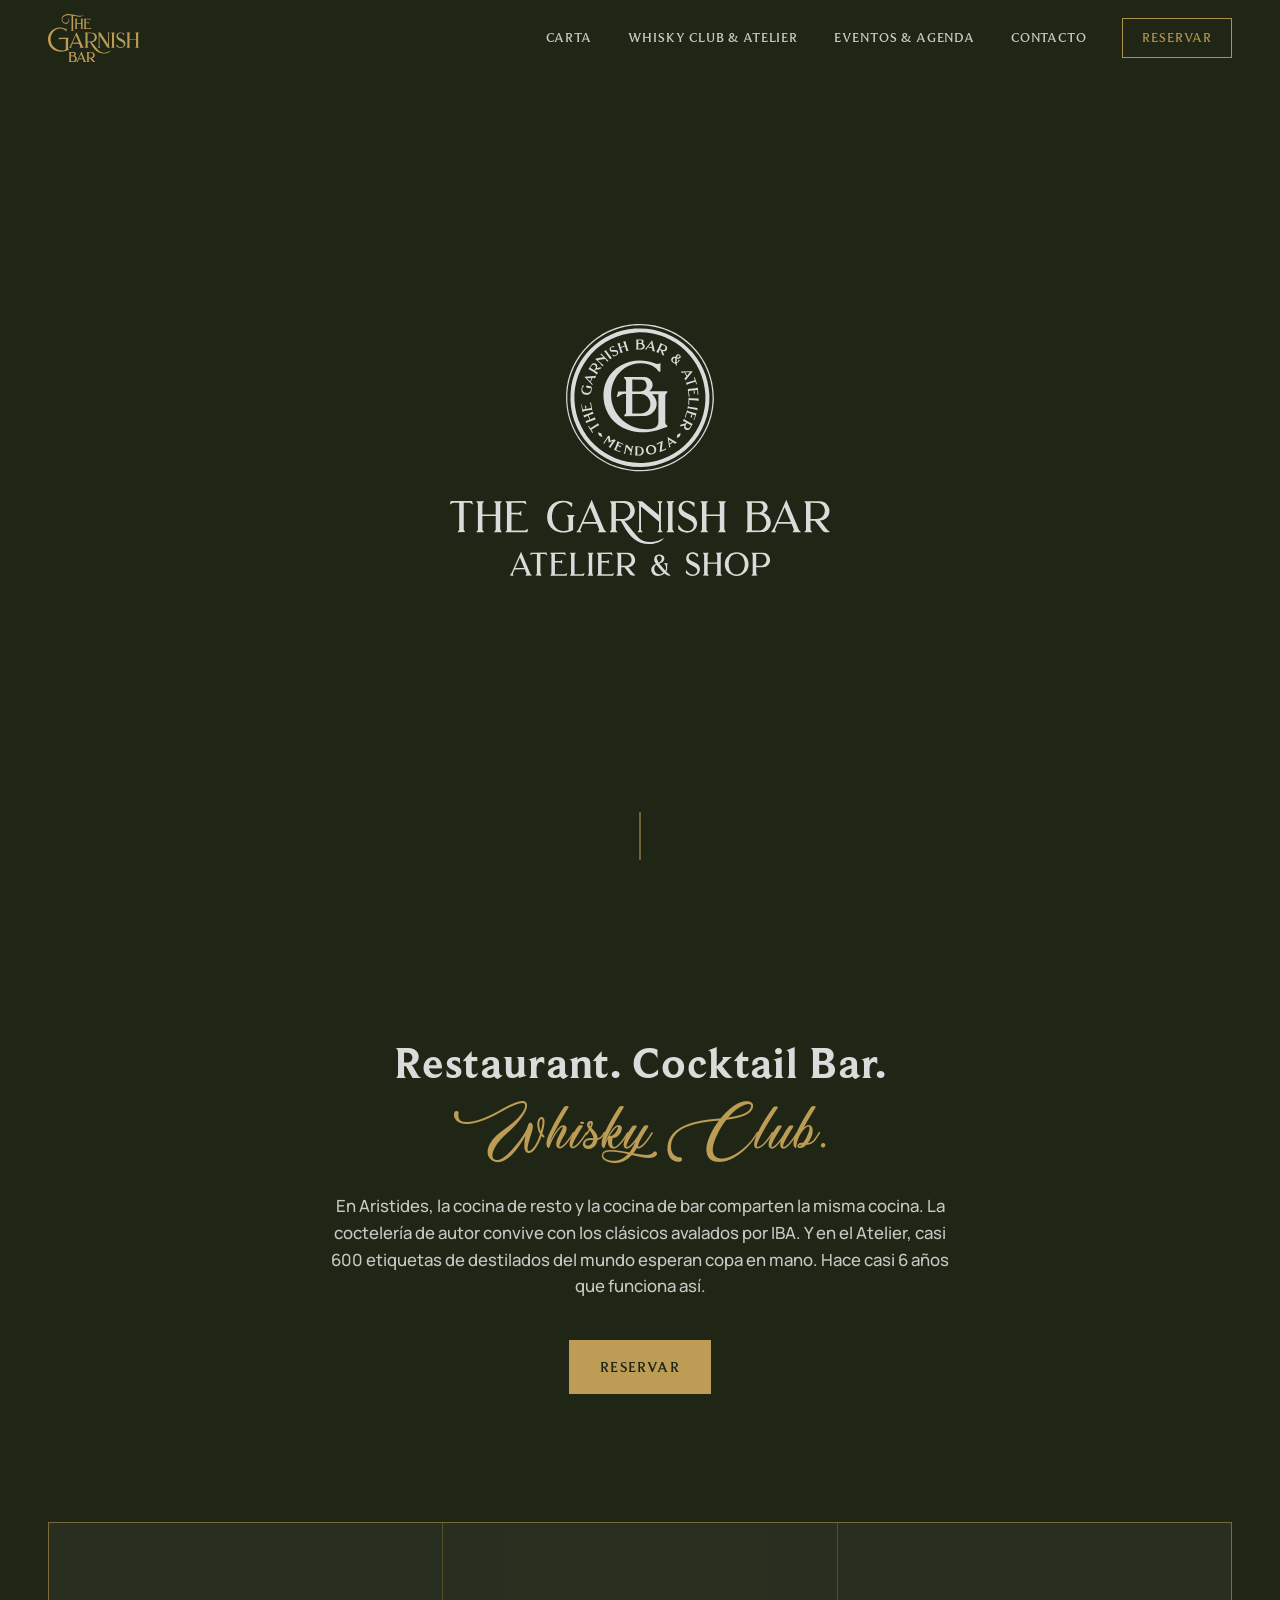
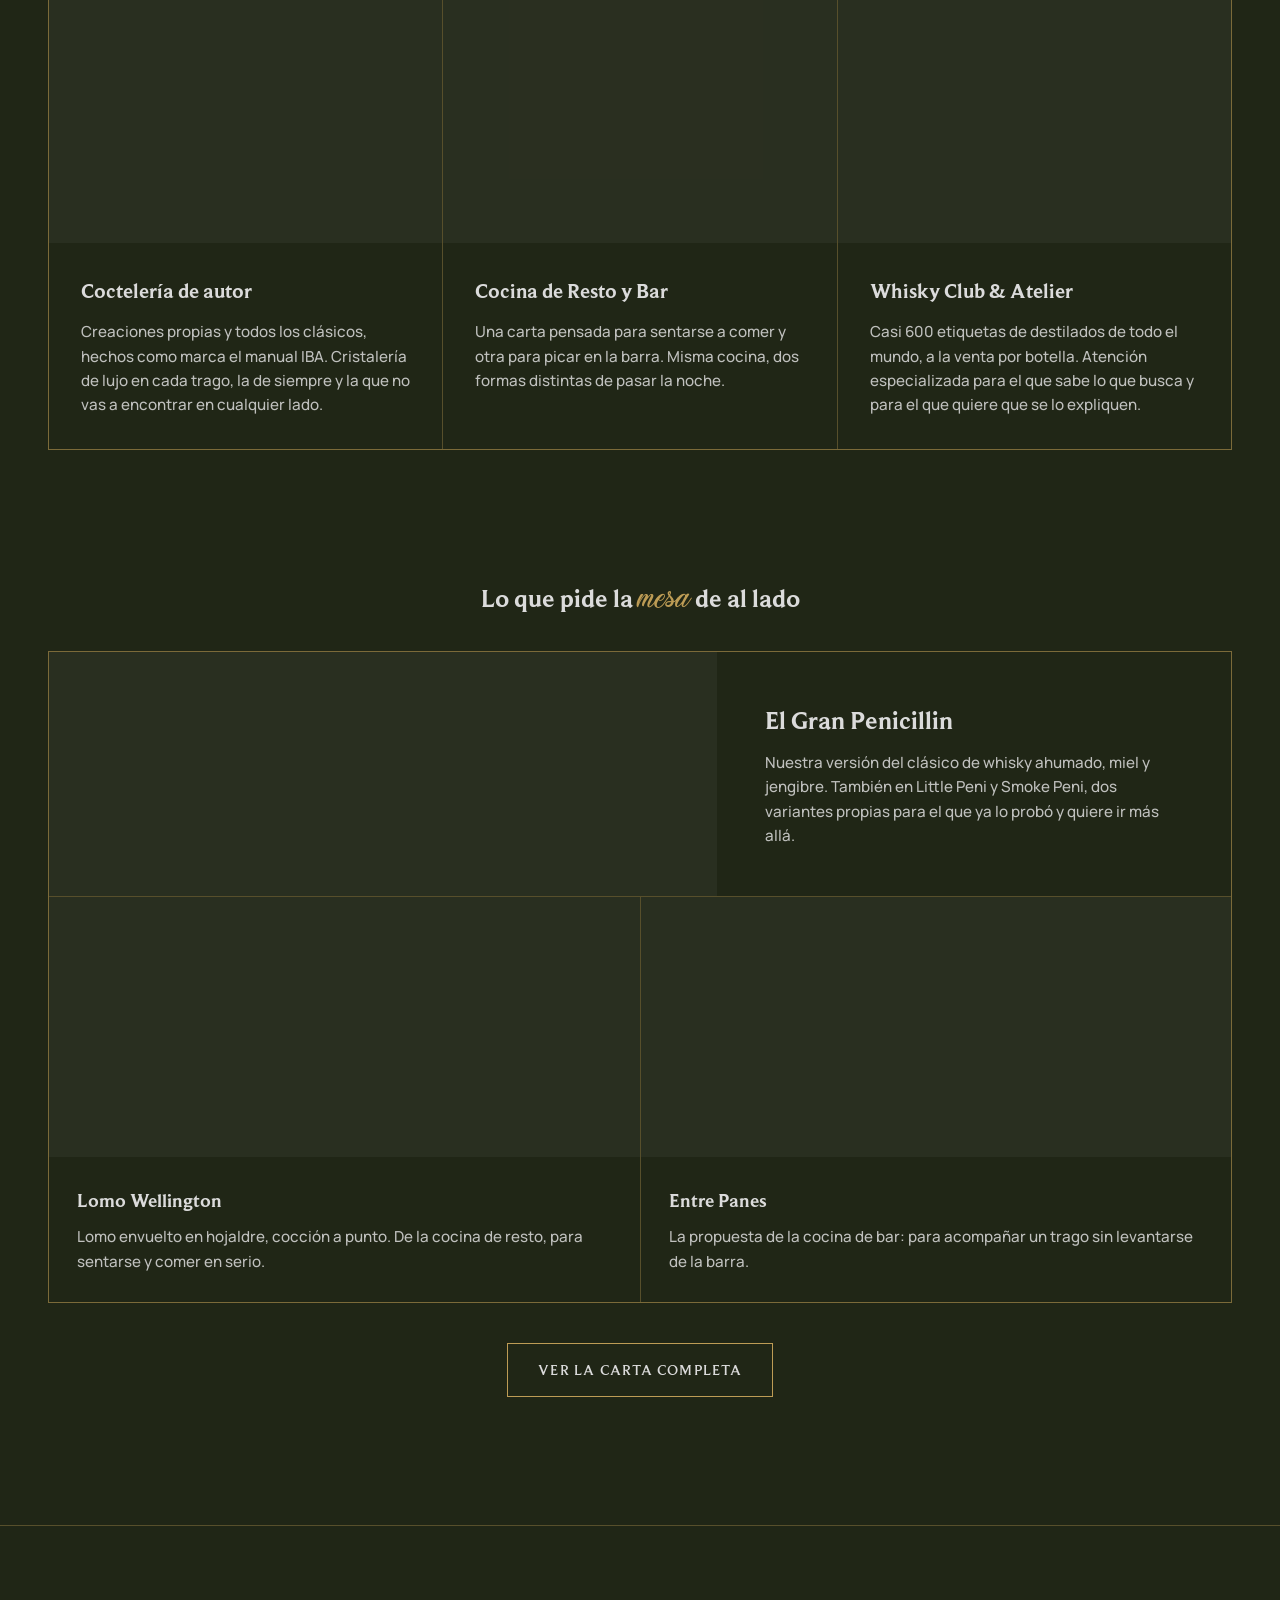
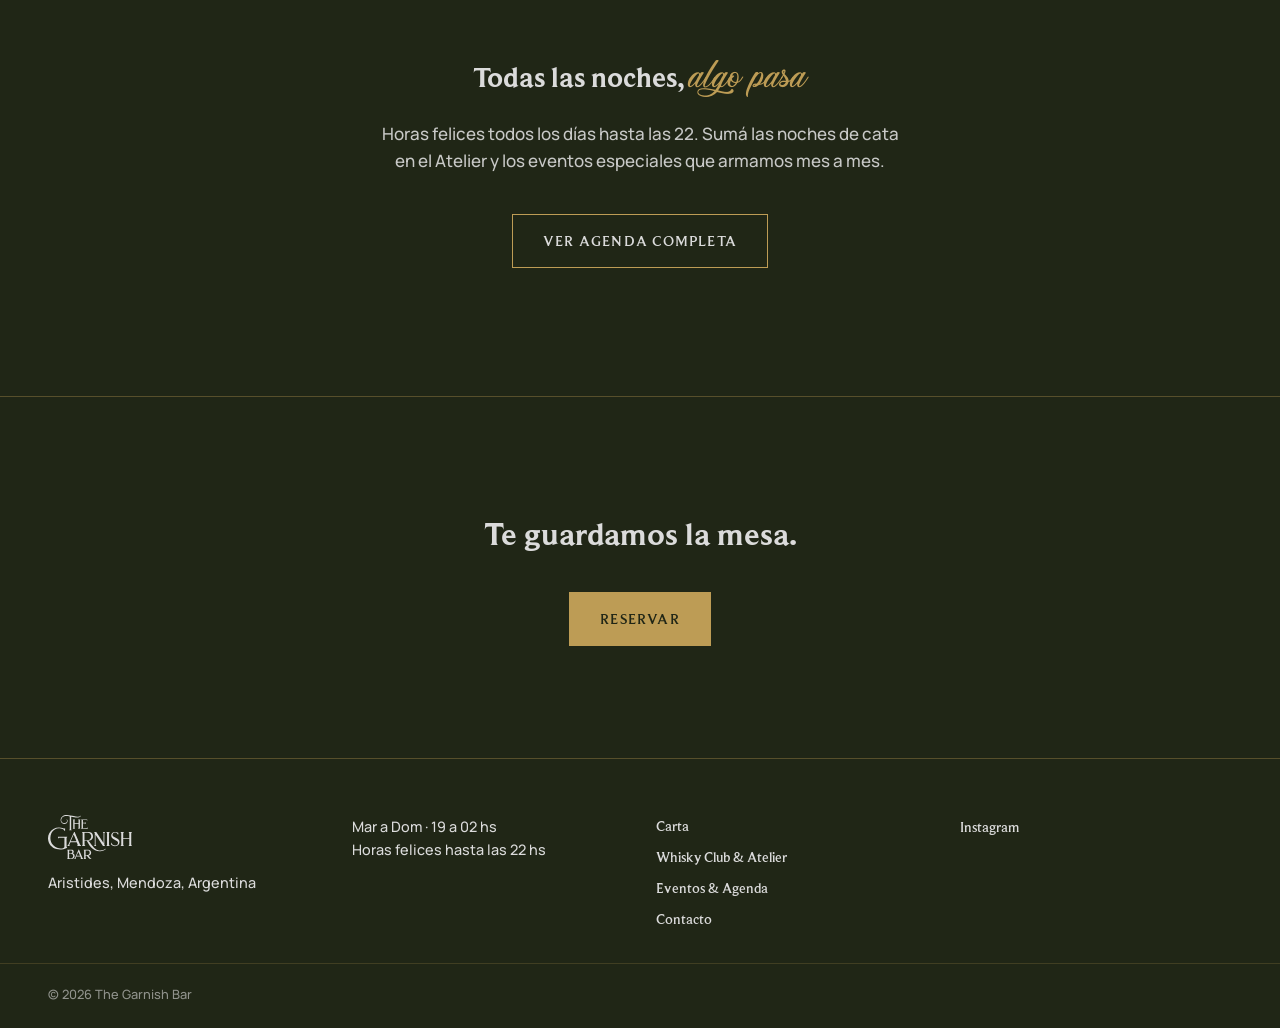
==== index.html @ 95ba9aae "Primer commit" ====
<!DOCTYPE html>
<html lang="es-AR">
<head>
<meta charset="UTF-8">
<meta name="viewport" content="width=device-width, initial-scale=1.0">
<title>The Garnish Bar — Restaurant · Cocktail Bar · Whisky Club</title>
<meta name="description" content="Restaurant, Cocktail Bar y Whisky Club en calle Aristides, Mendoza. Cocina de resto y de bar, coctelería de autor y clásicos IBA, y un Atelier con casi 600 etiquetas de destilados.">
<link rel="icon" href="/assets/images/favicon.ico">

<!-- Manrope (Google Fonts) — texto corrido: párrafos, descripciones, precios -->
<link rel="preconnect" href="https://fonts.googleapis.com">
<link rel="preconnect" href="https://fonts.gstatic.com" crossorigin>
<link href="https://fonts.googleapis.com/css2?family=Manrope:wght@400;500;600;700&display=swap" rel="stylesheet">

<link rel="stylesheet" href="/css/style.css">
</head>
<body>

<!-- ============ NAV ============ -->
<header class="site-header" id="site-header">
  <nav class="nav container">
    <a href="/index.html" class="nav__logo">
      <img src="/assets/images/logotipo.svg" alt="The Garnish Bar" width="901" height="474">
    </a>

    <button class="nav__toggle" id="navToggle" aria-label="Abrir menú" aria-expanded="false">
      <span></span><span></span><span></span>
    </button>

    <div class="nav__menu" id="navMenu">
      <a href="/carta.html">Carta</a>
      <a href="/whisky-club.html">Whisky Club &amp; Atelier</a>
      <a href="/eventos.html">Eventos &amp; Agenda</a>
      <a href="/contacto.html">Contacto</a>
      <!-- TODO: reemplazar "#" por la URL real de Lazzo cuando esté disponible -->
      <a href="#" class="nav__cta">Reservar</a>
    </div>
  </nav>
</header>

<main>

  <!-- ============ 1. HERO DE LOGO ============ -->
  <section class="hero" id="hero">
    <!-- TODO: reemplazar por foto de ambiente real -->
    <div class="hero__bg" style="background-image:url('/assets/images/hero-bg.jpg')"></div>
    <div class="hero__scrim"></div>
    <div class="hero__content">
      <img src="/assets/images/logo-completo-blanco.svg" alt="The Garnish Bar" class="hero__logo" width="870" height="579">
    </div>
    <a href="#intro" class="hero__scroll" aria-label="Bajar a la siguiente sección">
      <span></span>
    </a>
  </section>

  <!-- ============ 2. TÍTULO + DESCRIPCIÓN + CTA ============ -->
  <section class="intro" id="intro">
    <div class="container intro__inner reveal">
      <h1 class="intro__title">Restaurant. Cocktail Bar.<br><span class="accent-script">Whisky Club.</span></h1>
      <p class="intro__text">
        En Aristides, la cocina de resto y la cocina de bar comparten la misma cocina.
        La coctelería de autor convive con los clásicos avalados por IBA. Y en el Atelier,
        casi 600 etiquetas de destilados del mundo esperan copa en mano. Hace casi 6 años
        que funciona así.
      </p>
      <a href="#" class="btn btn--accent">Reservar</a>
    </div>
  </section>

  <!-- ============ 3a. TRES PILARES ============ -->
  <section class="pillars" id="pillars">
    <div class="container">
      <div class="pillars__grid">

        <a href="/carta.html" class="pillar reveal">
          <div class="pillar__media" style="background-image:url('/assets/images/pillar-cocteleria.jpg')"></div>
          <div class="pillar__body">
            <h2 class="pillar__title">Coctelería de autor</h2>
            <p class="pillar__text">
              Creaciones propias y todos los clásicos, hechos como marca el manual IBA.
              Cristalería de lujo en cada trago, la de siempre y la que no vas a encontrar
              en cualquier lado.
            </p>
          </div>
        </a>

        <a href="/carta.html" class="pillar reveal">
          <div class="pillar__media" style="background-image:url('/assets/images/pillar-cocina.jpg')"></div>
          <div class="pillar__body">
            <h2 class="pillar__title">Cocina de Resto y Bar</h2>
            <p class="pillar__text">
              Una carta pensada para sentarse a comer y otra para picar en la barra.
              Misma cocina, dos formas distintas de pasar la noche.
            </p>
          </div>
        </a>

        <a href="/whisky-club.html" class="pillar reveal">
          <div class="pillar__media" style="background-image:url('/assets/images/pillar-whisky.jpg')"></div>
          <div class="pillar__body">
            <h2 class="pillar__title">Whisky Club &amp; Atelier</h2>
            <p class="pillar__text">
              Casi 600 etiquetas de destilados de todo el mundo, a la venta por botella.
              Atención especializada para el que sabe lo que busca y para el que quiere
              que se lo expliquen.
            </p>
          </div>
        </a>

      </div>
    </div>
  </section>

  <!-- ============ 3b. DESTACADOS DE LA CASA ============ -->
  <section class="highlights" id="highlights">
    <div class="container">
      <h2 class="section-title">Lo que pide la <span class="accent-script">mesa</span> de al lado</h2>

      <div class="highlights__grid">

        <article class="highlight highlight--large reveal">
          <div class="highlight__media" style="background-image:url('/assets/images/highlight-penicillin.jpg')"></div>
          <div class="highlight__body">
            <h3 class="highlight__title">El Gran Penicillin</h3>
            <p class="highlight__text">
              Nuestra versión del clásico de whisky ahumado, miel y jengibre. También en
              Little Peni y Smoke Peni, dos variantes propias para el que ya lo probó y
              quiere ir más allá.
            </p>
          </div>
        </article>

        <article class="highlight reveal">
          <div class="highlight__media" style="background-image:url('/assets/images/highlight-lomo.jpg')"></div>
          <div class="highlight__body">
            <h3 class="highlight__title">Lomo Wellington</h3>
            <p class="highlight__text">
              Lomo envuelto en hojaldre, cocción a punto. De la cocina de resto, para
              sentarse y comer en serio.
            </p>
          </div>
        </article>

        <article class="highlight reveal">
          <div class="highlight__media" style="background-image:url('/assets/images/highlight-entrepanes.jpg')"></div>
          <div class="highlight__body">
            <h3 class="highlight__title">Entre Panes</h3>
            <p class="highlight__text">
              La propuesta de la cocina de bar: para acompañar un trago sin levantarse
              de la barra.
            </p>
          </div>
        </article>

      </div>

      <a href="/carta.html" class="btn btn--outline">Ver la carta completa</a>
    </div>
  </section>

  <!-- ============ 3c. TEASER DE AGENDA ============ -->
  <section class="agenda" id="agenda">
    <div class="container agenda__inner reveal">
      <h2 class="agenda__title">Todas las noches, <span class="accent-script">algo pasa</span></h2>
      <p class="agenda__text">
        Horas felices todos los días hasta las 22. Sumá las noches de cata en el Atelier
        y los eventos especiales que armamos mes a mes.
      </p>
      <a href="/eventos.html" class="btn btn--outline">Ver agenda completa</a>
    </div>
  </section>

  <!-- ============ 4. CTA FINAL ============ -->
  <section class="cta-final" id="cta-final">
    <!-- TODO: reemplazar por foto de ambiente real (puede repetirse la del hero u otra) -->
    <div class="cta-final__bg" style="background-image:url('/assets/images/cta-bg.jpg')"></div>
    <div class="cta-final__scrim"></div>
    <div class="container cta-final__inner">
      <h2 class="cta-final__title">Te guardamos la mesa.</h2>
      <a href="#" class="btn btn--accent">Reservar</a>
    </div>
  </section>

</main>

<!-- ============ FOOTER ============ -->
<footer class="site-footer">
  <div class="container site-footer__inner">
    <div class="site-footer__block">
      <img src="/assets/images/logotipo-blanco.tif.svg" alt="The Garnish Bar" class="site-footer__logo" width="901" height="474">
      <!-- TODO: completar altura/número exacto de Aristides -->
      <p>Aristides, Mendoza, Argentina</p>
    </div>
    <div class="site-footer__block">
      <p><!-- TODO: horario real --> Mar a Dom · 19 a 02 hs</p>
      <p>Horas felices hasta las 22 hs</p>
    </div>
    <nav class="site-footer__links">
      <a href="/carta.html">Carta</a>
      <a href="/whisky-club.html">Whisky Club &amp; Atelier</a>
      <a href="/eventos.html">Eventos &amp; Agenda</a>
      <a href="/contacto.html">Contacto</a>
    </nav>
    <!-- TODO: sumar íconos/links reales de Instagram, etc. -->
    <div class="site-footer__social">
      <a href="#" aria-label="Instagram">Instagram</a>
    </div>
  </div>
  <div class="container site-footer__bottom">
    <p>&copy; <span id="year"></span> The Garnish Bar</p>
  </div>
</footer>

<script src="/js/main.js"></script>
</body>
</html>
---- css/style.css ----
/* ============================================================
   THE GARNISH BAR — estilos base
   ============================================================ */

/* ---- Fuentes ----
   Beaufort (serif display) y Weather Sunday (script) son fuentes
   demo de uso personal (archivos fuente: assets/fonts/, convertidos
   a woff2 en /fonts/). ANTES DE PRODUCCIÓN: confirmar licencia de
   uso comercial con los diseñadores/foundries correspondientes.
   Manrope se importa directo desde Google Fonts (ver <link> en el
   <head> de cada página) — no requiere @font-face propio.

   Sistema tipográfico (sin excepciones):
   - Beaufort    → h1/h2/h3, nav, botones, cualquier UI que no sea
                    texto corrido.
   - Weather Sunday → acento inline sobre palabras/frases sueltas
                    dentro de un título o bloque de texto. Nunca una
                    capa de contenido aparte.
   - Manrope     → texto corrido: párrafos, descripciones, precios.
------------------------------------------------------------- */
@font-face {
  font-family: 'Beaufort';
  src: url('/fonts/Beaufort.woff2') format('woff2');
  font-weight: 400;
  font-style: normal;
  font-display: swap;
}
@font-face {
  font-family: 'Beaufort';
  src: url('/fonts/Beaufort-Medium.woff2') format('woff2');
  font-weight: 500;
  font-style: normal;
  font-display: swap;
}
@font-face {
  font-family: 'Beaufort';
  src: url('/fonts/Beaufort-Bold.woff2') format('woff2');
  font-weight: 700;
  font-style: normal;
  font-display: swap;
}
@font-face {
  font-family: 'Weather Sunday';
  src: url('/fonts/WeatherSunday.woff2') format('woff2');
  font-weight: 400;
  font-style: normal;
  font-display: swap;
}

/* ---- Variables de marca ---- */
:root {
  --color-bg: #202616;
  --color-text: #dbdbdb;
  --color-accent: #bd9c55;
  --color-border: rgba(189, 156, 85, 0.35);

  --font-display: 'Beaufort', Georgia, 'Times New Roman', serif;
  --font-script: 'Weather Sunday', 'Brush Script MT', cursive;
  --font-text: 'Manrope', -apple-system, BlinkMacSystemFont, 'Segoe UI', sans-serif;

  --container-max: 1320px;
  --gutter: 1.5rem;

  --section-pad-y: 5rem;
}

@media (min-width: 900px) {
  :root {
    --gutter: 3rem;
    --section-pad-y: 8rem;
  }
}

/* ---- Reset básico ---- */
* { box-sizing: border-box; }
html { scroll-behavior: smooth; }
body {
  margin: 0;
  background: var(--color-bg);
  color: var(--color-text);
  font-family: var(--font-text);
  font-weight: 500;
  font-size: 17px;
  line-height: 1.6;
  -webkit-font-smoothing: antialiased;
}
img { max-width: 100%; display: block; }
a { color: inherit; text-decoration: none; }
h1, h2, h3, p { margin: 0; }

/* Beaufort: todos los encabezados y elementos de UI que no son texto corrido */
h1, h2, h3,
.nav__menu a,
.btn,
.site-footer__links a, .site-footer__social a {
  font-family: var(--font-display);
}
/* Los títulos pesan más que el resto de la UI en Beaufort */
h1, h2, h3 {
  font-weight: 700;
}

/* Weather Sunday: acento inline sobre palabras sueltas dentro de un título/bloque */
.accent-script {
  font-family: var(--font-script);
  color: var(--color-accent);
  font-size: 1.35em;
  font-weight: 400;
  line-height: 1;
  display: inline-block;
}

.container {
  max-width: var(--container-max);
  margin: 0 auto;
  padding: 0 var(--gutter);
}

/* ---- Botones ---- */
.btn {
  display: inline-block;
  font-size: 0.95rem;
  letter-spacing: 0.08em;
  text-transform: uppercase;
  padding: 0.9em 2em;
  border: 1px solid var(--color-accent);
  transition: background-color 0.25s ease, color 0.25s ease;
}
.btn--accent {
  background: var(--color-accent);
  color: var(--color-bg);
}
.btn--accent:hover {
  background: transparent;
  color: var(--color-accent);
}
.btn--outline {
  background: transparent;
  color: var(--color-text);
  margin-top: 2.5rem;
}
.btn--outline:hover {
  background: var(--color-accent);
  color: var(--color-bg);
  border-color: var(--color-accent);
}

/* ============================================================
   NAV
   ============================================================ */
.site-header {
  position: fixed;
  top: 0; left: 0; right: 0;
  z-index: 100;
  background: transparent;
  transition: background-color 0.3s ease, border-color 0.3s ease;
  border-bottom: 1px solid transparent;
}
.site-header.is-scrolled {
  background: var(--color-bg);
  border-bottom: 1px solid var(--color-border);
}
.nav {
  display: flex;
  align-items: center;
  justify-content: space-between;
  height: 76px;
}
.nav__logo {
  display: flex;
  align-items: center;
}
.nav__logo img {
  height: 48px;
  width: auto;
  display: block;
}
.nav__menu {
  display: none;
  align-items: center;
  gap: 2.25rem;
  font-size: 0.85rem;
  letter-spacing: 0.06em;
  text-transform: uppercase;
}
.nav__menu a { opacity: 0.9; }
.nav__menu a:hover { opacity: 1; color: var(--color-accent); }
.nav__cta {
  border: 1px solid var(--color-accent);
  padding: 0.6em 1.4em;
  color: var(--color-accent) !important;
}
.nav__cta:hover {
  background: var(--color-accent);
  color: var(--color-bg) !important;
}

.nav__toggle {
  display: flex;
  flex-direction: column;
  justify-content: center;
  gap: 5px;
  width: 32px;
  height: 32px;
  background: none;
  border: none;
  cursor: pointer;
  padding: 0;
}
.nav__toggle span {
  display: block;
  height: 1px;
  background: var(--color-text);
  width: 100%;
}

@media (min-width: 900px) {
  .nav__toggle { display: none; }
  .nav__menu { display: flex; }
}

/* mobile menu overlay */
@media (max-width: 899px) {
  .nav__menu {
    position: fixed;
    inset: 0;
    top: 76px;
    background: var(--color-bg);
    flex-direction: column;
    justify-content: center;
    gap: 2rem;
    font-size: 1.1rem;
    transform: translateY(-8px);
    opacity: 0;
    pointer-events: none;
    transition: opacity 0.25s ease, transform 0.25s ease;
  }
  .nav__menu.is-open {
    display: flex;
    opacity: 1;
    transform: translateY(0);
    pointer-events: auto;
  }
  .nav__cta { align-self: flex-start; }
}

/* ============================================================
   1. HERO
   ============================================================ */
.hero {
  position: relative;
  height: 100vh;
  min-height: 560px;
  display: flex;
  align-items: center;
  justify-content: center;
  overflow: hidden;
}
.hero__bg {
  position: absolute;
  inset: 0;
  background-size: cover;
  background-position: center;
  background-color: var(--color-bg);
}
.hero__scrim {
  position: absolute;
  inset: 0;
  background: rgba(32, 38, 22, 0.35);
}
.hero__content {
  position: relative;
  z-index: 1;
}
.hero__logo {
  width: 280px;
  max-width: 70vw;
  height: auto;
}

@media (min-width: 900px) {
  .hero__logo {
    width: 380px;
    max-width: 40vw;
  }
}
.hero__scroll {
  position: absolute;
  bottom: 2.5rem;
  left: 50%;
  transform: translateX(-50%);
  z-index: 1;
  width: 1px;
  height: 48px;
}
.hero__scroll span {
  display: block;
  width: 1px;
  height: 100%;
  background: var(--color-accent);
  animation: scrollLine 2s ease-in-out infinite;
  transform-origin: top;
}
@keyframes scrollLine {
  0% { transform: scaleY(0); opacity: 0; }
  40% { transform: scaleY(1); opacity: 1; }
  100% { transform: scaleY(1); opacity: 0; }
}

/* ============================================================
   2. INTRO
   ============================================================ */
.intro {
  padding: var(--section-pad-y) 0;
}
.intro__inner {
  max-width: 720px;
  text-align: center;
  margin: 0 auto;
}
.intro__title {
  font-size: 2rem;
  letter-spacing: 0.02em;
  margin-bottom: 1.5rem;
}
.intro__text {
  font-size: 1.05rem;
  opacity: 0.9;
  margin-bottom: 2.5rem;
}

@media (min-width: 900px) {
  .intro__title { font-size: 2.75rem; }
}

/* ============================================================
   3a. PILLARS
   ============================================================ */
.pillars { padding-bottom: var(--section-pad-y); }
.pillars__grid {
  display: grid;
  grid-template-columns: 1fr;
  gap: 1px;
  background: var(--color-border);
  border: 1px solid var(--color-border);
}
.pillar {
  background: var(--color-bg);
  display: flex;
  flex-direction: column;
}
.pillar__media {
  height: 320px;
  background-size: cover;
  background-position: center;
  background-color: rgba(219, 219, 219, 0.05);
}
.pillar__body {
  padding: 2rem;
  flex: 1;
}
.pillar__title {
  font-size: 1.3rem;
  margin-bottom: 0.75rem;
}
.pillar__text {
  font-size: 0.95rem;
  opacity: 0.85;
}

@media (min-width: 900px) {
  .pillars__grid { grid-template-columns: repeat(3, 1fr); }
}

/* ============================================================
   3b. HIGHLIGHTS
   ============================================================ */
.highlights {
  padding-bottom: var(--section-pad-y);
  text-align: center;
}
.section-title {
  font-size: 1.6rem;
}
.highlights__grid {
  display: grid;
  grid-template-columns: 1fr;
  gap: 1px;
  background: var(--color-border);
  border: 1px solid var(--color-border);
  text-align: left;
  margin-top: 2rem;
}
.highlight { background: var(--color-bg); }
.highlight__media {
  height: 260px;
  background-size: cover;
  background-position: center;
  background-color: rgba(219, 219, 219, 0.05);
}
.highlight__body { padding: 1.75rem; }
.highlight__title {
  font-size: 1.2rem;
  margin-bottom: 0.6rem;
}
.highlight__text {
  font-size: 0.95rem;
  opacity: 0.85;
}

@media (min-width: 900px) {
  .highlights__grid {
    grid-template-columns: repeat(2, 1fr);
  }
  .highlight--large {
    grid-column: 1 / -1;
    display: grid;
    grid-template-columns: 1.3fr 1fr;
  }
  .highlight--large .highlight__media { height: 100%; }
  .highlight--large .highlight__body {
    display: flex;
    flex-direction: column;
    justify-content: center;
    padding: 3rem;
  }
  .highlight--large .highlight__title { font-size: 1.6rem; }
}

/* ============================================================
   3c. AGENDA TEASER
   ============================================================ */
.agenda {
  padding: var(--section-pad-y) 0;
  border-top: 1px solid var(--color-border);
  border-bottom: 1px solid var(--color-border);
  text-align: center;
}
.agenda__inner { max-width: 620px; margin: 0 auto; }
.agenda__title {
  font-size: 1.8rem;
  margin-bottom: 1.25rem;
}
.agenda__text {
  opacity: 0.9;
  margin-bottom: 0;
}

/* ============================================================
   4. CTA FINAL
   ============================================================ */
.cta-final {
  position: relative;
  padding: 7rem 0;
  text-align: center;
  overflow: hidden;
}
.cta-final__bg {
  position: absolute;
  inset: 0;
  background-size: cover;
  background-position: center;
  background-color: var(--color-bg);
}
.cta-final__scrim {
  position: absolute;
  inset: 0;
  background: rgba(32, 38, 22, 0.75);
}
.cta-final__inner { position: relative; z-index: 1; }
.cta-final__title {
  font-size: 2rem;
  margin-bottom: 2rem;
}

/* ============================================================
   FOOTER
   ============================================================ */
.site-footer {
  border-top: 1px solid var(--color-border);
  padding: 3.5rem 0 1.5rem;
  font-size: 0.9rem;
}
.site-footer__inner {
  display: grid;
  grid-template-columns: 1fr;
  gap: 2rem;
  margin-bottom: 2rem;
}
.site-footer__logo {
  height: 44px;
  width: auto;
  display: block;
  margin-bottom: 0.75rem;
}
.site-footer__links {
  display: flex;
  flex-direction: column;
  gap: 0.5rem;
}
.site-footer__links a:hover,
.site-footer__social a:hover { color: var(--color-accent); }
.site-footer__bottom {
  border-top: 1px solid var(--color-border);
  padding-top: 1.25rem;
  opacity: 0.6;
  font-size: 0.8rem;
}

@media (min-width: 900px) {
  .site-footer__inner {
    grid-template-columns: repeat(4, 1fr);
  }
}

/* ============================================================
   Reveal-on-scroll (JS toggles .is-visible)
   ============================================================ */
.reveal {
  opacity: 0;
  transform: translateY(24px);
  transition: opacity 0.7s ease, transform 0.7s ease;
}
.reveal.is-visible {
  opacity: 1;
  transform: translateY(0);
}
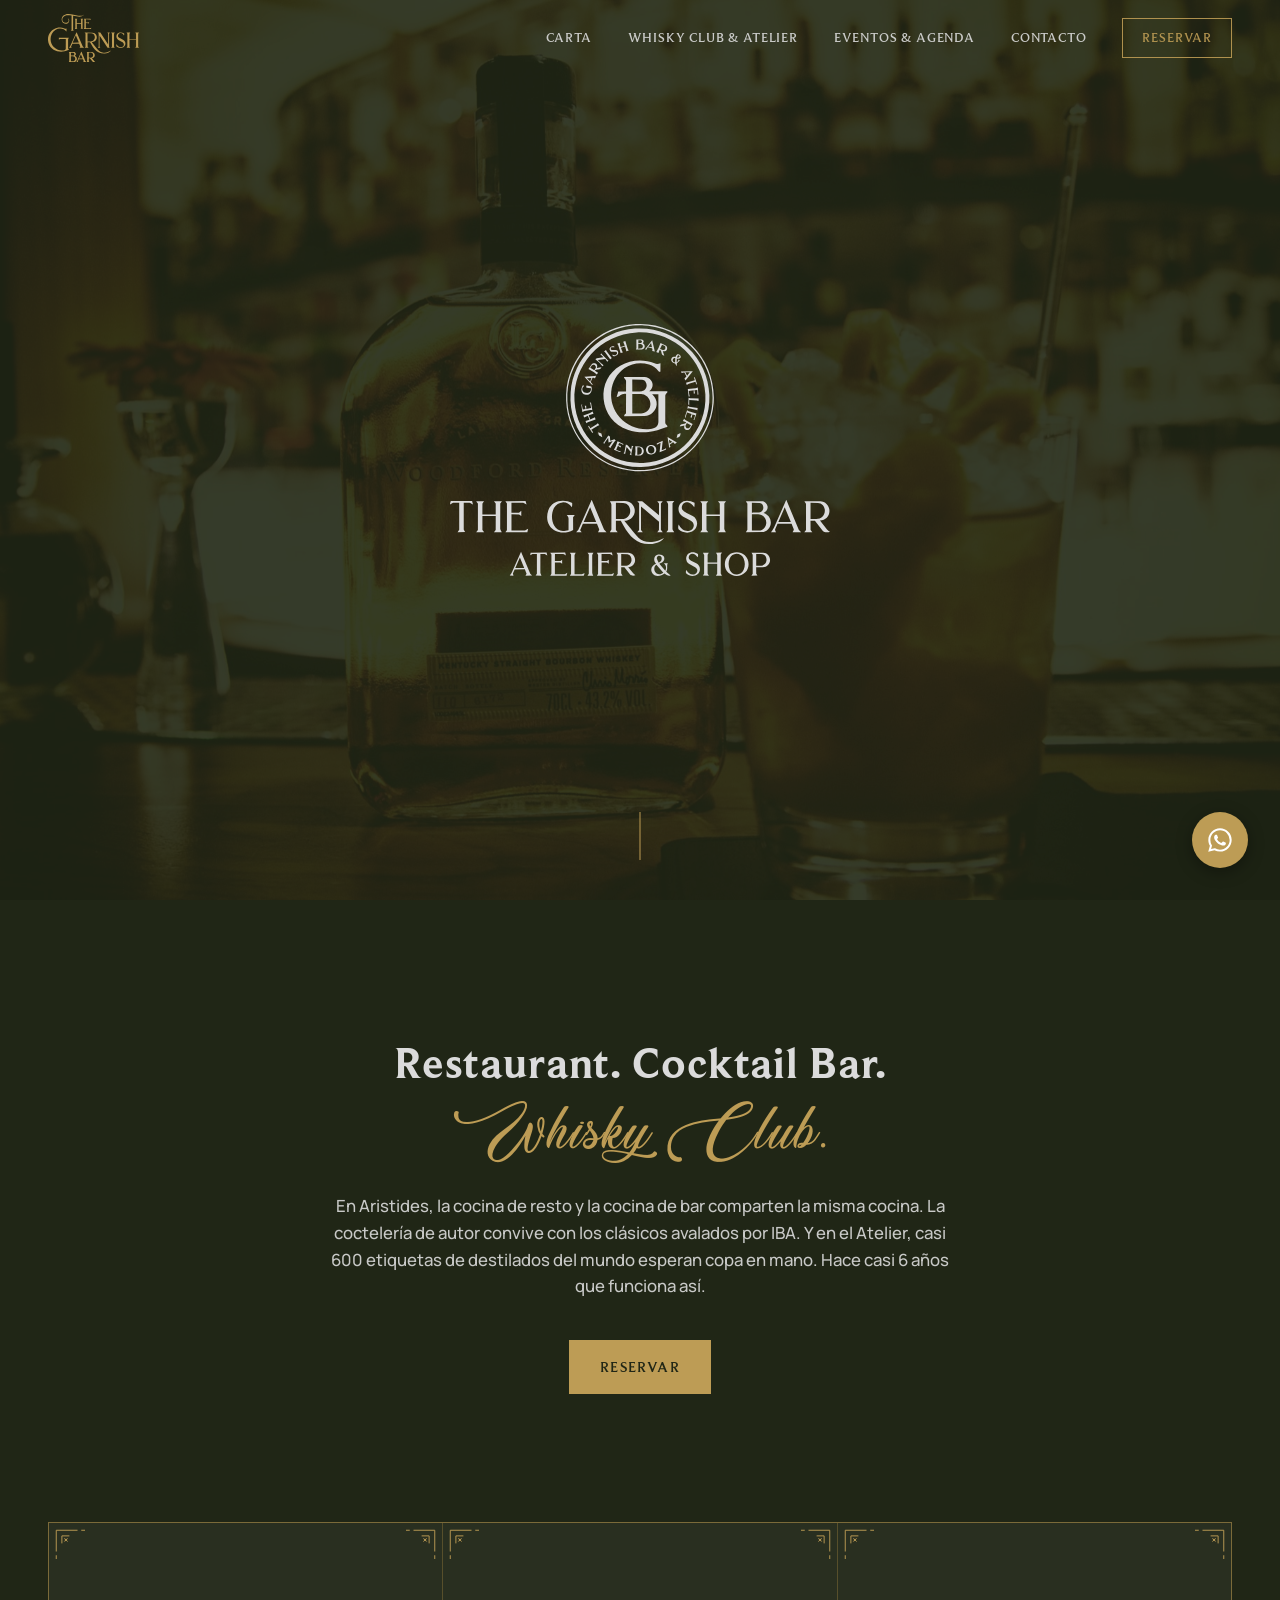
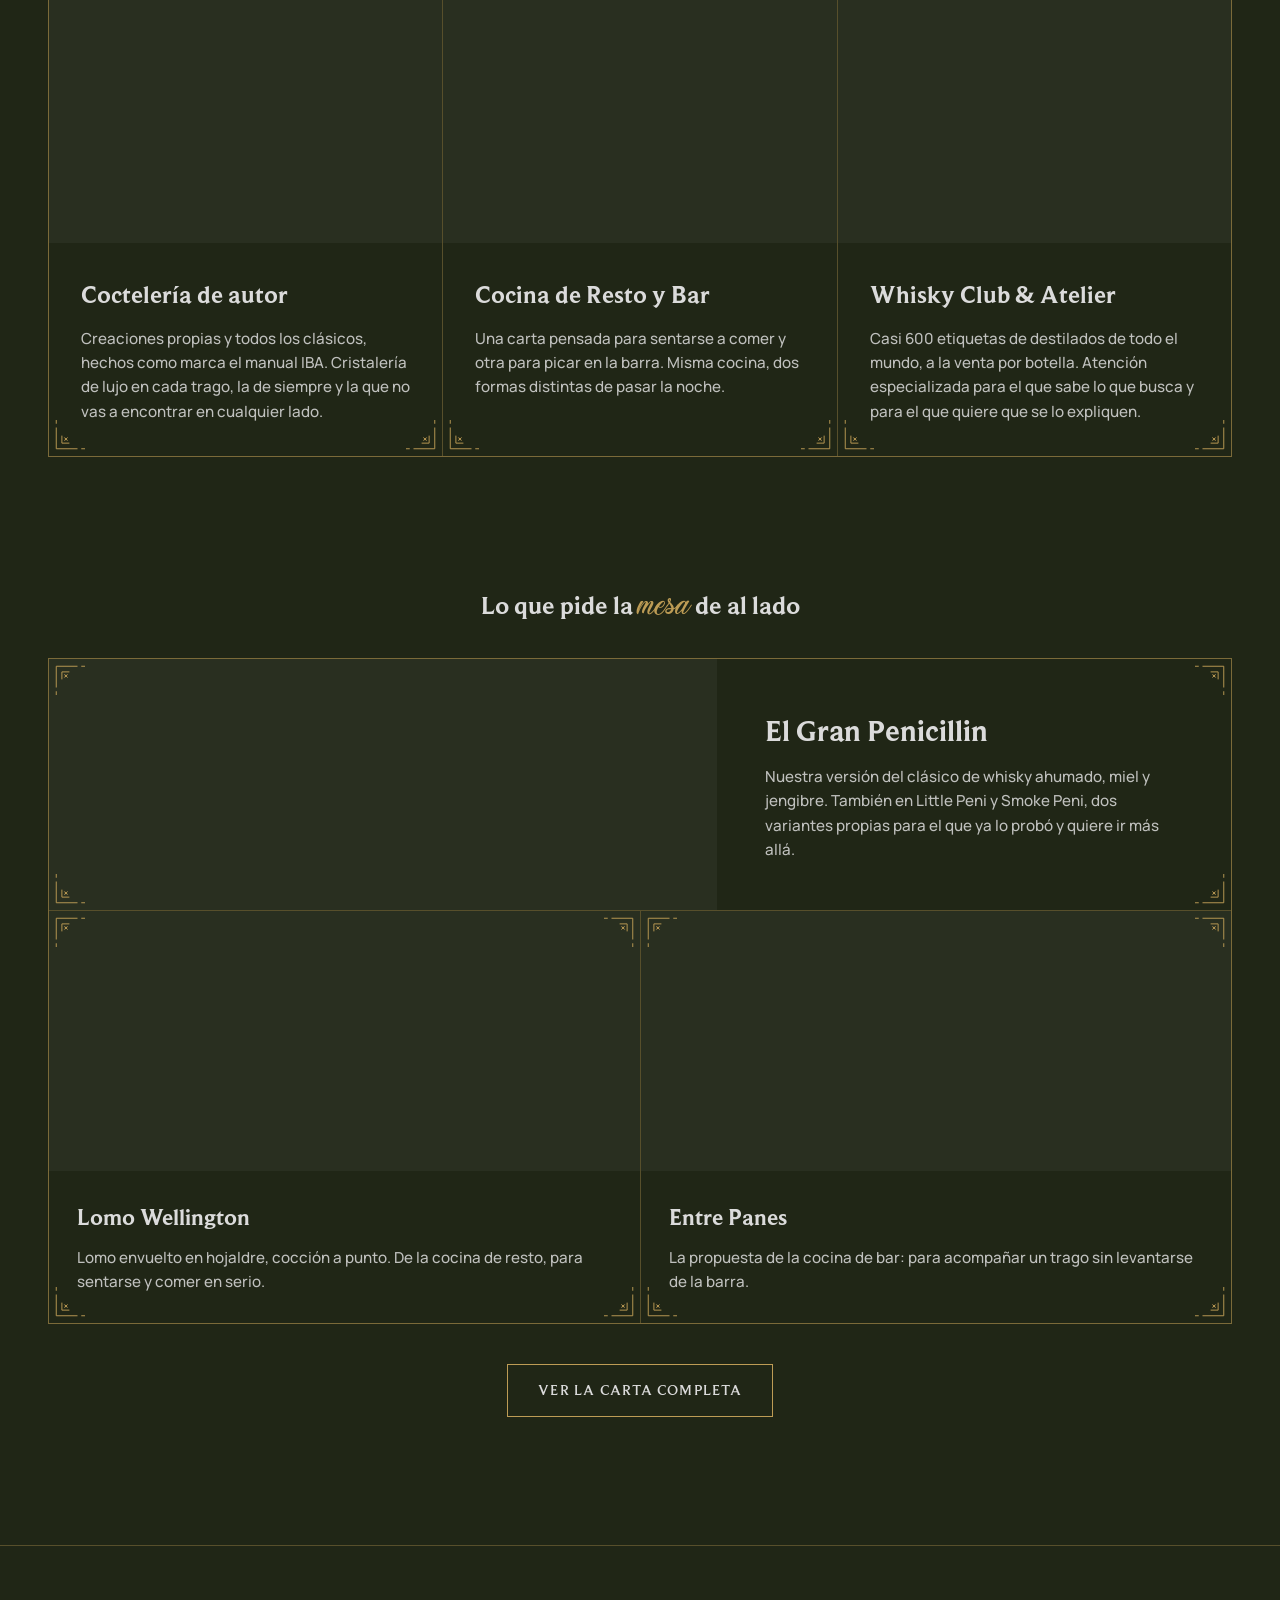
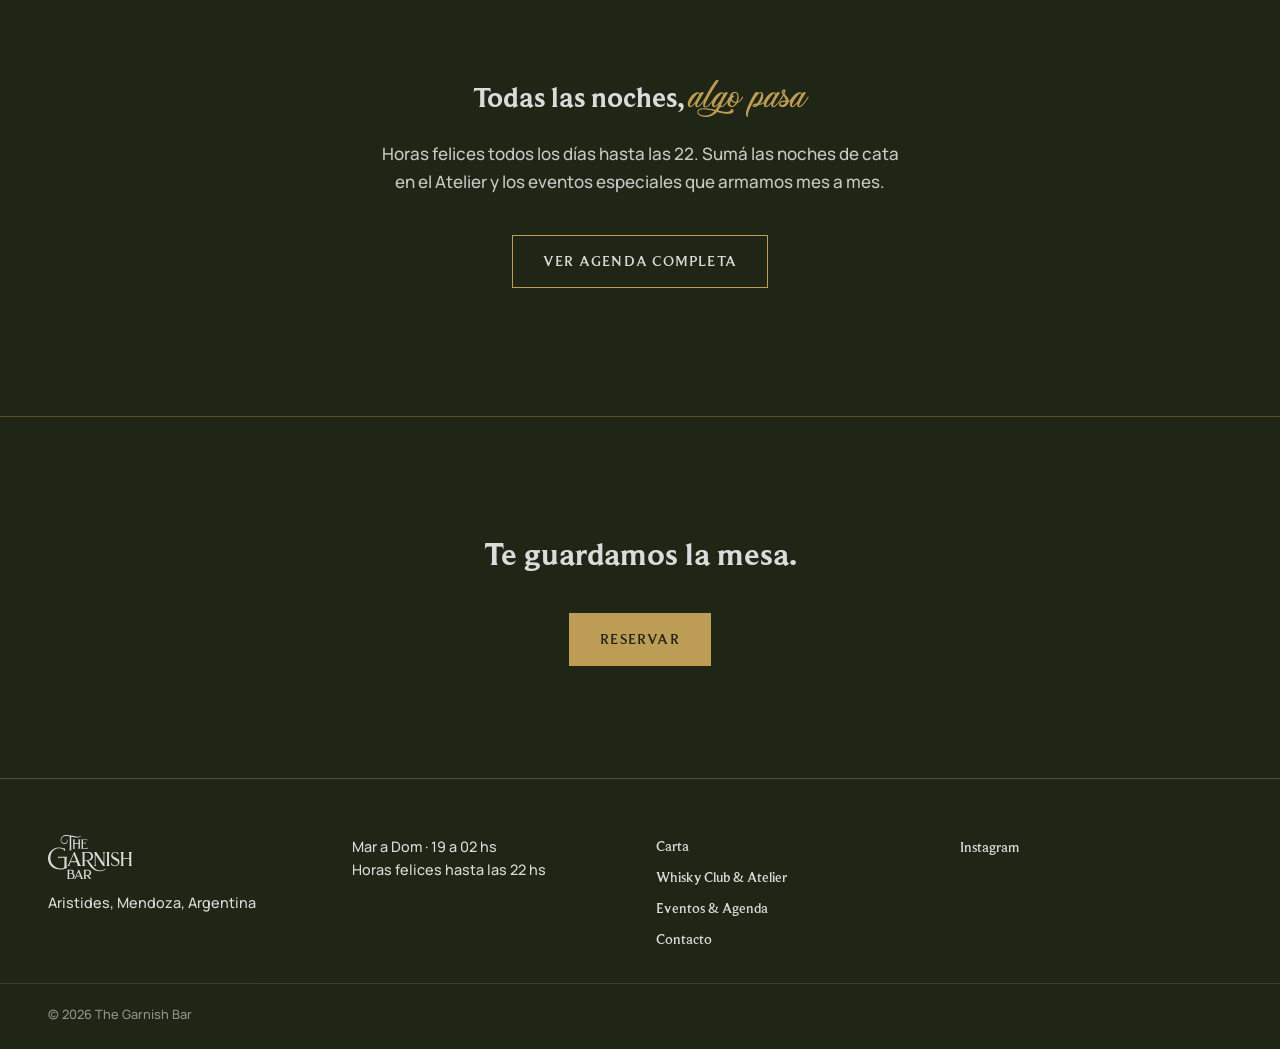
==== commit f5528c0f: "Diseño v2" ====
--- a/index.html
+++ b/index.html
@@ -42,7 +42,10 @@
 
   <!-- ============ 1. HERO DE LOGO ============ -->
   <section class="hero" id="hero">
-    <!-- TODO: reemplazar por foto de ambiente real -->
+    <!-- TODO: reemplazar por foto real del local.
+         Placeholder actual: "Old Fashioned Cocktail Hilton London Syon Park" por Jack Oughton,
+         via Wikimedia Commons, CC BY-SA 3.0 (requiere atribución mientras se use).
+         https://commons.wikimedia.org/wiki/File:Old_Fashioned_Cocktail_Hilton_London_Syon_Park_(55775610).jpeg -->
     <div class="hero__bg" style="background-image:url('/assets/images/hero-bg.jpg')"></div>
     <div class="hero__scrim"></div>
     <div class="hero__content">
@@ -72,7 +75,7 @@
     <div class="container">
       <div class="pillars__grid">
 
-        <a href="/carta.html" class="pillar reveal">
+        <a href="/carta.html" class="pillar reveal deco-frame">
           <div class="pillar__media" style="background-image:url('/assets/images/pillar-cocteleria.jpg')"></div>
           <div class="pillar__body">
             <h2 class="pillar__title">Coctelería de autor</h2>
@@ -84,7 +87,7 @@
           </div>
         </a>
 
-        <a href="/carta.html" class="pillar reveal">
+        <a href="/carta.html" class="pillar reveal deco-frame">
           <div class="pillar__media" style="background-image:url('/assets/images/pillar-cocina.jpg')"></div>
           <div class="pillar__body">
             <h2 class="pillar__title">Cocina de Resto y Bar</h2>
@@ -95,7 +98,7 @@
           </div>
         </a>
 
-        <a href="/whisky-club.html" class="pillar reveal">
+        <a href="/whisky-club.html" class="pillar reveal deco-frame">
           <div class="pillar__media" style="background-image:url('/assets/images/pillar-whisky.jpg')"></div>
           <div class="pillar__body">
             <h2 class="pillar__title">Whisky Club &amp; Atelier</h2>
@@ -118,7 +121,7 @@
 
       <div class="highlights__grid">
 
-        <article class="highlight highlight--large reveal">
+        <article class="highlight highlight--large reveal deco-frame">
           <div class="highlight__media" style="background-image:url('/assets/images/highlight-penicillin.jpg')"></div>
           <div class="highlight__body">
             <h3 class="highlight__title">El Gran Penicillin</h3>
@@ -130,7 +133,7 @@
           </div>
         </article>
 
-        <article class="highlight reveal">
+        <article class="highlight reveal deco-frame">
           <div class="highlight__media" style="background-image:url('/assets/images/highlight-lomo.jpg')"></div>
           <div class="highlight__body">
             <h3 class="highlight__title">Lomo Wellington</h3>
@@ -141,7 +144,7 @@
           </div>
         </article>
 
-        <article class="highlight reveal">
+        <article class="highlight reveal deco-frame">
           <div class="highlight__media" style="background-image:url('/assets/images/highlight-entrepanes.jpg')"></div>
           <div class="highlight__body">
             <h3 class="highlight__title">Entre Panes</h3>
@@ -211,6 +214,19 @@
   </div>
 </footer>
 
+<!-- Botón flotante de WhatsApp — este bloque va replicado igual en las otras 4 páginas del sitio -->
+<a
+  href="https://wa.me/5492613398105?text=Hola!%20Quiero%20hacer%20una%20reserva%2Fconsulta"
+  class="whatsapp-float"
+  target="_blank"
+  rel="noopener noreferrer"
+  aria-label="Escribinos por WhatsApp"
+>
+  <svg viewBox="0 0 32 32" xmlns="http://www.w3.org/2000/svg" aria-hidden="true">
+    <path d="M16.004 2.667c-7.363 0-13.333 5.97-13.333 13.333 0 2.354.615 4.61 1.781 6.615l-1.885 6.884 7.045-1.849a13.27 13.27 0 0 0 6.392 1.633h.006c7.363 0 13.333-5.97 13.333-13.333s-5.97-13.283-13.339-13.283zm0 24.4a11.02 11.02 0 0 1-5.615-1.537l-.402-.239-4.18 1.097 1.116-4.075-.262-.418a11.01 11.01 0 0 1-1.687-5.895c0-6.083 4.95-11.033 11.036-11.033 2.948 0 5.719 1.149 7.803 3.234a10.96 10.96 0 0 1 3.229 7.805c-.001 6.084-4.951 11.061-11.038 11.061zm6.055-8.279c-.331-.166-1.958-.966-2.262-1.077-.304-.11-.525-.166-.746.166-.221.331-.856 1.077-1.05 1.298-.193.221-.386.249-.717.083-.331-.166-1.397-.515-2.66-1.641-.983-.877-1.647-1.961-1.84-2.292-.193-.331-.021-.51.145-.675.149-.148.331-.386.497-.579.166-.193.221-.331.331-.552.11-.221.055-.414-.028-.579-.083-.166-.746-1.797-1.022-2.462-.269-.646-.542-.559-.746-.569-.193-.009-.414-.011-.635-.011-.221 0-.579.083-.883.414-.304.331-1.159 1.133-1.159 2.762 0 1.629 1.186 3.203 1.352 3.424.166.221 2.335 3.567 5.659 5.001.791.341 1.409.545 1.891.698.794.253 1.517.217 2.088.132.637-.095 1.958-.801 2.234-1.575.276-.774.276-1.437.193-1.575-.083-.138-.304-.221-.635-.386z"/>
+  </svg>
+</a>
+
 <script src="/js/main.js"></script>
 </body>
 </html>
--- a/css/style.css
+++ b/css/style.css
@@ -108,6 +108,32 @@
   font-weight: 400;
   line-height: 1;
   display: inline-block;
+}
+
+/* ---- Marco art deco ----
+   Esquinas ornamentales geométricas (filigrana, no border-radius) para
+   los recuadros/bloques con borde: grilla de pilares, destacados, etc.
+   4 capas de background-image, una por esquina, en color de acento. */
+.deco-frame {
+  position: relative;
+}
+.deco-frame::before {
+  content: "";
+  position: absolute;
+  inset: 0;
+  pointer-events: none;
+  background-repeat: no-repeat;
+  background-size: 40px 40px, 40px 40px, 40px 40px, 40px 40px;
+  background-position:
+    top 6px left 6px,
+    top 6px right 6px,
+    bottom 6px right 6px,
+    bottom 6px left 6px;
+  background-image:
+    url("data:image/svg+xml,%3Csvg%20xmlns%3D%22http%3A//www.w3.org/2000/svg%22%20viewBox%3D%220%200%2064%2064%22%3E%3Cg%3E%3Cpath%20d%3D%22M2%2036%20L2%202%20L36%202%22%20fill%3D%22none%22%20stroke%3D%22%23bd9c55%22%20stroke-width%3D%221.5%22/%3E%3Cpath%20d%3D%22M11%2023%20L11%2011%20L23%2011%22%20fill%3D%22none%22%20stroke%3D%22%23bd9c55%22%20stroke-width%3D%221.5%22/%3E%3Cpath%20d%3D%22M2%2042%20L2%2048%22%20fill%3D%22none%22%20stroke%3D%22%23bd9c55%22%20stroke-width%3D%221.5%22/%3E%3Cpath%20d%3D%22M42%202%20L48%202%22%20fill%3D%22none%22%20stroke%3D%22%23bd9c55%22%20stroke-width%3D%221.5%22/%3E%3Cpath%20d%3D%22M14.5%2014.5%20L20.5%2020.5%20M20.5%2014.5%20L14.5%2020.5%22%20fill%3D%22none%22%20stroke%3D%22%23bd9c55%22%20stroke-width%3D%221%22/%3E%3Crect%20x%3D%2215.9%22%20y%3D%2215.9%22%20width%3D%223.2%22%20height%3D%223.2%22%20fill%3D%22%23bd9c55%22%20transform%3D%22rotate%2845%2017.5%2017.5%29%22/%3E%3C/g%3E%3C/svg%3E"),
+    url("data:image/svg+xml,%3Csvg%20xmlns%3D%22http%3A//www.w3.org/2000/svg%22%20viewBox%3D%220%200%2064%2064%22%3E%3Cg%20transform%3D%22translate%2864%2C0%29%20scale%28-1%2C1%29%22%3E%3Cpath%20d%3D%22M2%2036%20L2%202%20L36%202%22%20fill%3D%22none%22%20stroke%3D%22%23bd9c55%22%20stroke-width%3D%221.5%22/%3E%3Cpath%20d%3D%22M11%2023%20L11%2011%20L23%2011%22%20fill%3D%22none%22%20stroke%3D%22%23bd9c55%22%20stroke-width%3D%221.5%22/%3E%3Cpath%20d%3D%22M2%2042%20L2%2048%22%20fill%3D%22none%22%20stroke%3D%22%23bd9c55%22%20stroke-width%3D%221.5%22/%3E%3Cpath%20d%3D%22M42%202%20L48%202%22%20fill%3D%22none%22%20stroke%3D%22%23bd9c55%22%20stroke-width%3D%221.5%22/%3E%3Cpath%20d%3D%22M14.5%2014.5%20L20.5%2020.5%20M20.5%2014.5%20L14.5%2020.5%22%20fill%3D%22none%22%20stroke%3D%22%23bd9c55%22%20stroke-width%3D%221%22/%3E%3Crect%20x%3D%2215.9%22%20y%3D%2215.9%22%20width%3D%223.2%22%20height%3D%223.2%22%20fill%3D%22%23bd9c55%22%20transform%3D%22rotate%2845%2017.5%2017.5%29%22/%3E%3C/g%3E%3C/svg%3E"),
+    url("data:image/svg+xml,%3Csvg%20xmlns%3D%22http%3A//www.w3.org/2000/svg%22%20viewBox%3D%220%200%2064%2064%22%3E%3Cg%20transform%3D%22translate%2864%2C64%29%20scale%28-1%2C-1%29%22%3E%3Cpath%20d%3D%22M2%2036%20L2%202%20L36%202%22%20fill%3D%22none%22%20stroke%3D%22%23bd9c55%22%20stroke-width%3D%221.5%22/%3E%3Cpath%20d%3D%22M11%2023%20L11%2011%20L23%2011%22%20fill%3D%22none%22%20stroke%3D%22%23bd9c55%22%20stroke-width%3D%221.5%22/%3E%3Cpath%20d%3D%22M2%2042%20L2%2048%22%20fill%3D%22none%22%20stroke%3D%22%23bd9c55%22%20stroke-width%3D%221.5%22/%3E%3Cpath%20d%3D%22M42%202%20L48%202%22%20fill%3D%22none%22%20stroke%3D%22%23bd9c55%22%20stroke-width%3D%221.5%22/%3E%3Cpath%20d%3D%22M14.5%2014.5%20L20.5%2020.5%20M20.5%2014.5%20L14.5%2020.5%22%20fill%3D%22none%22%20stroke%3D%22%23bd9c55%22%20stroke-width%3D%221%22/%3E%3Crect%20x%3D%2215.9%22%20y%3D%2215.9%22%20width%3D%223.2%22%20height%3D%223.2%22%20fill%3D%22%23bd9c55%22%20transform%3D%22rotate%2845%2017.5%2017.5%29%22/%3E%3C/g%3E%3C/svg%3E"),
+    url("data:image/svg+xml,%3Csvg%20xmlns%3D%22http%3A//www.w3.org/2000/svg%22%20viewBox%3D%220%200%2064%2064%22%3E%3Cg%20transform%3D%22translate%280%2C64%29%20scale%281%2C-1%29%22%3E%3Cpath%20d%3D%22M2%2036%20L2%202%20L36%202%22%20fill%3D%22none%22%20stroke%3D%22%23bd9c55%22%20stroke-width%3D%221.5%22/%3E%3Cpath%20d%3D%22M11%2023%20L11%2011%20L23%2011%22%20fill%3D%22none%22%20stroke%3D%22%23bd9c55%22%20stroke-width%3D%221.5%22/%3E%3Cpath%20d%3D%22M2%2042%20L2%2048%22%20fill%3D%22none%22%20stroke%3D%22%23bd9c55%22%20stroke-width%3D%221.5%22/%3E%3Cpath%20d%3D%22M42%202%20L48%202%22%20fill%3D%22none%22%20stroke%3D%22%23bd9c55%22%20stroke-width%3D%221.5%22/%3E%3Cpath%20d%3D%22M14.5%2014.5%20L20.5%2020.5%20M20.5%2014.5%20L14.5%2020.5%22%20fill%3D%22none%22%20stroke%3D%22%23bd9c55%22%20stroke-width%3D%221%22/%3E%3Crect%20x%3D%2215.9%22%20y%3D%2215.9%22%20width%3D%223.2%22%20height%3D%223.2%22%20fill%3D%22%23bd9c55%22%20transform%3D%22rotate%2845%2017.5%2017.5%29%22/%3E%3C/g%3E%3C/svg%3E");
 }
 
 .container {
@@ -266,7 +292,7 @@
 .hero__scrim {
   position: absolute;
   inset: 0;
-  background: rgba(32, 38, 22, 0.35);
+  background: rgba(32, 38, 22, 0.9);
 }
 .hero__content {
   position: relative;
@@ -360,7 +386,7 @@
   flex: 1;
 }
 .pillar__title {
-  font-size: 1.3rem;
+  font-size: 1.55rem;
   margin-bottom: 0.75rem;
 }
 .pillar__text {
@@ -400,7 +426,7 @@
 }
 .highlight__body { padding: 1.75rem; }
 .highlight__title {
-  font-size: 1.2rem;
+  font-size: 1.45rem;
   margin-bottom: 0.6rem;
 }
 .highlight__text {
@@ -424,7 +450,7 @@
     justify-content: center;
     padding: 3rem;
   }
-  .highlight--large .highlight__title { font-size: 1.6rem; }
+  .highlight--large .highlight__title { font-size: 1.9rem; }
 }
 
 /* ============================================================
@@ -525,3 +551,38 @@
   opacity: 1;
   transform: translateY(0);
 }
+
+/* ============================================================
+   Botón flotante de WhatsApp (fijo, todas las páginas)
+   ============================================================ */
+.whatsapp-float {
+  position: fixed;
+  right: 20px;
+  bottom: 20px;
+  z-index: 999;
+  width: 56px;
+  height: 56px;
+  border-radius: 50%;
+  background: var(--color-accent);
+  display: flex;
+  align-items: center;
+  justify-content: center;
+  box-shadow: 0 4px 16px rgba(0, 0, 0, 0.35);
+  transition: transform 0.2s ease, box-shadow 0.2s ease;
+}
+.whatsapp-float:hover {
+  transform: scale(1.06);
+  box-shadow: 0 6px 20px rgba(0, 0, 0, 0.45);
+}
+.whatsapp-float svg {
+  width: 28px;
+  height: 28px;
+  fill: #ffffff;
+}
+
+@media (min-width: 900px) {
+  .whatsapp-float {
+    right: 32px;
+    bottom: 32px;
+  }
+}
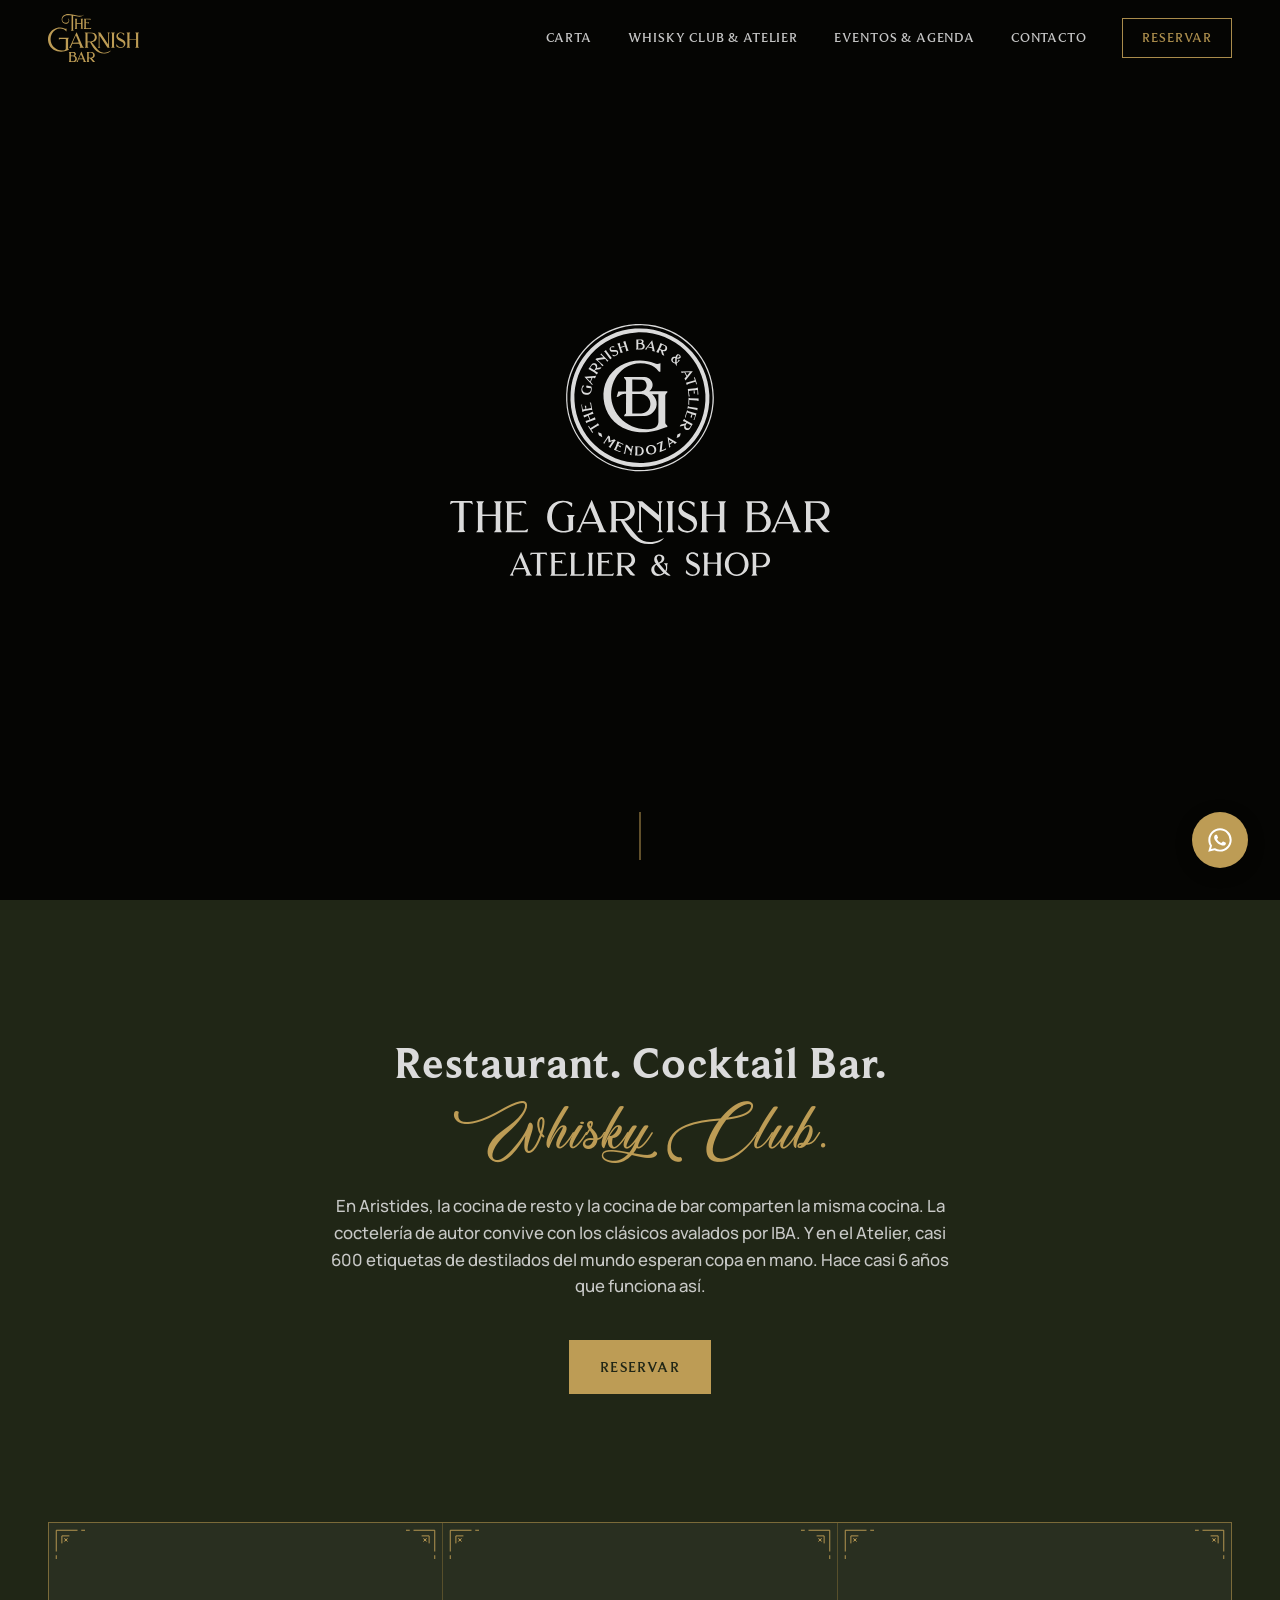
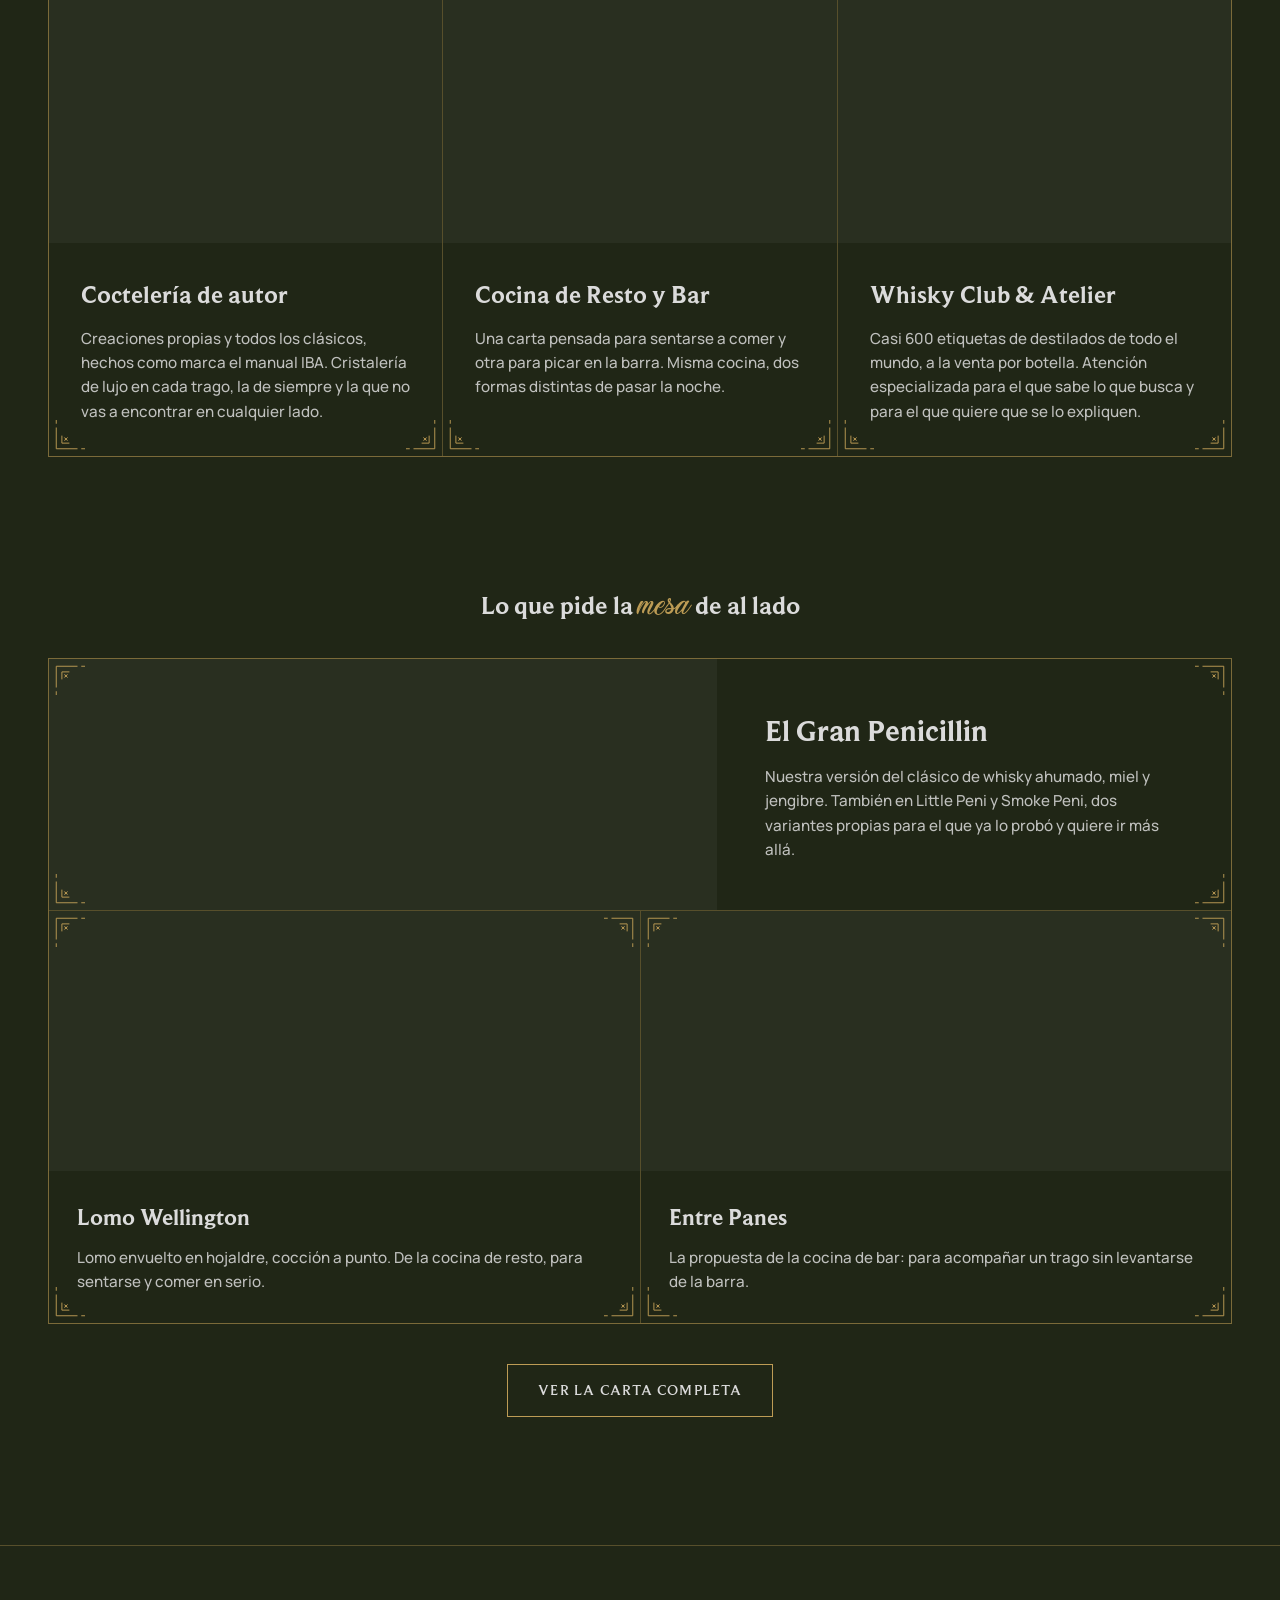
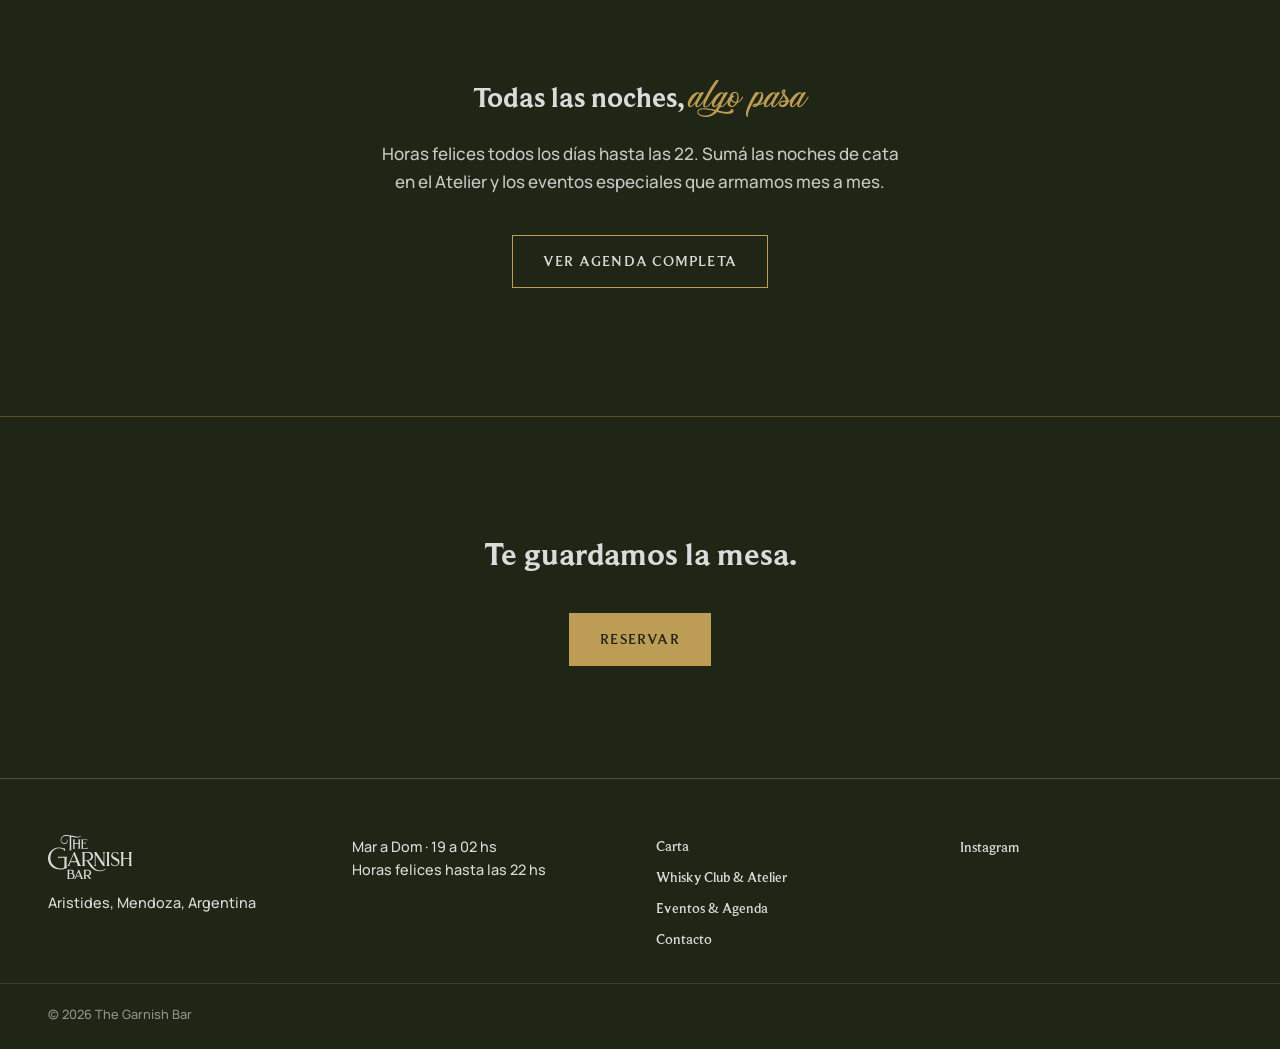
==== commit 5094a805: "fixes diseño v3" ====
--- a/index.html
+++ b/index.html
@@ -42,11 +42,25 @@
 
   <!-- ============ 1. HERO DE LOGO ============ -->
   <section class="hero" id="hero">
-    <!-- TODO: reemplazar por foto real del local.
-         Placeholder actual: "Old Fashioned Cocktail Hilton London Syon Park" por Jack Oughton,
-         via Wikimedia Commons, CC BY-SA 3.0 (requiere atribución mientras se use).
-         https://commons.wikimedia.org/wiki/File:Old_Fashioned_Cocktail_Hilton_London_Syon_Park_(55775610).jpeg -->
-    <div class="hero__bg" style="background-image:url('/assets/images/hero-bg.jpg')"></div>
+    <!-- TODO: reemplazar por fotos reales del local.
+         Placeholders actuales (todas CC, requieren atribución mientras se usen):
+         hero-1.jpg — "Old Fashioned Cocktail Hilton London Syon Park" por Jack Oughton, CC BY-SA 3.0
+           https://commons.wikimedia.org/wiki/File:Old_Fashioned_Cocktail_Hilton_London_Syon_Park_(55775610).jpeg
+         hero-2.jpg — "The Mind Palace Bar Interior", CC0
+           https://commons.wikimedia.org/wiki/File:The_Mind_Palace_Bar_Interior.jpg
+         hero-3.jpg — "Barbestand", CC BY-SA 3.0
+           https://commons.wikimedia.org/wiki/File:Barbestand.JPG
+         hero-4.jpg — "Refreshing cocktail served in a glass...", CC BY 2.0
+           https://commons.wikimedia.org/wiki/File:Refreshing_cocktail_served_in_a_glass_with_a_slice_of_citrus_and_ice_on_a_vibrant_bar_background.jpg
+         hero-5.jpg — "Staff Vino William S Bar Bistro St James Hotel London", CC BY-SA 3.0
+           https://commons.wikimedia.org/wiki/File:Staff_Vino_William_S_Bar_Bistro_St_James_Hotel_London_(55784330).jpeg -->
+    <div class="hero__carousel">
+      <div class="hero__bg" style="background-image:url('/assets/images/hero/hero-1.jpg')"></div>
+      <div class="hero__bg" style="background-image:url('/assets/images/hero/hero-2.jpg')"></div>
+      <div class="hero__bg" style="background-image:url('/assets/images/hero/hero-3.jpg')"></div>
+      <div class="hero__bg" style="background-image:url('/assets/images/hero/hero-4.jpg')"></div>
+      <div class="hero__bg" style="background-image:url('/assets/images/hero/hero-5.jpg')"></div>
+    </div>
     <div class="hero__scrim"></div>
     <div class="hero__content">
       <img src="/assets/images/logo-completo-blanco.svg" alt="The Garnish Bar" class="hero__logo" width="870" height="579">
--- a/css/style.css
+++ b/css/style.css
@@ -282,17 +282,36 @@
   justify-content: center;
   overflow: hidden;
 }
+.hero__carousel {
+  position: absolute;
+  inset: 0;
+}
 .hero__bg {
   position: absolute;
   inset: 0;
   background-size: cover;
   background-position: center;
   background-color: var(--color-bg);
-}
+  opacity: 0;
+  animation: heroCrossfade 30s infinite;
+}
+.hero__bg:nth-child(1) { animation-delay: 0s; }
+.hero__bg:nth-child(2) { animation-delay: 6s; }
+.hero__bg:nth-child(3) { animation-delay: 12s; }
+.hero__bg:nth-child(4) { animation-delay: 18s; }
+.hero__bg:nth-child(5) { animation-delay: 24s; }
+
+@keyframes heroCrossfade {
+  0%, 100% { opacity: 0; }
+  5% { opacity: 1; }
+  15% { opacity: 1; }
+  20% { opacity: 0; }
+}
+
 .hero__scrim {
   position: absolute;
   inset: 0;
-  background: rgba(32, 38, 22, 0.9);
+  background: rgba(0, 0, 0, 0.86);
 }
 .hero__content {
   position: relative;
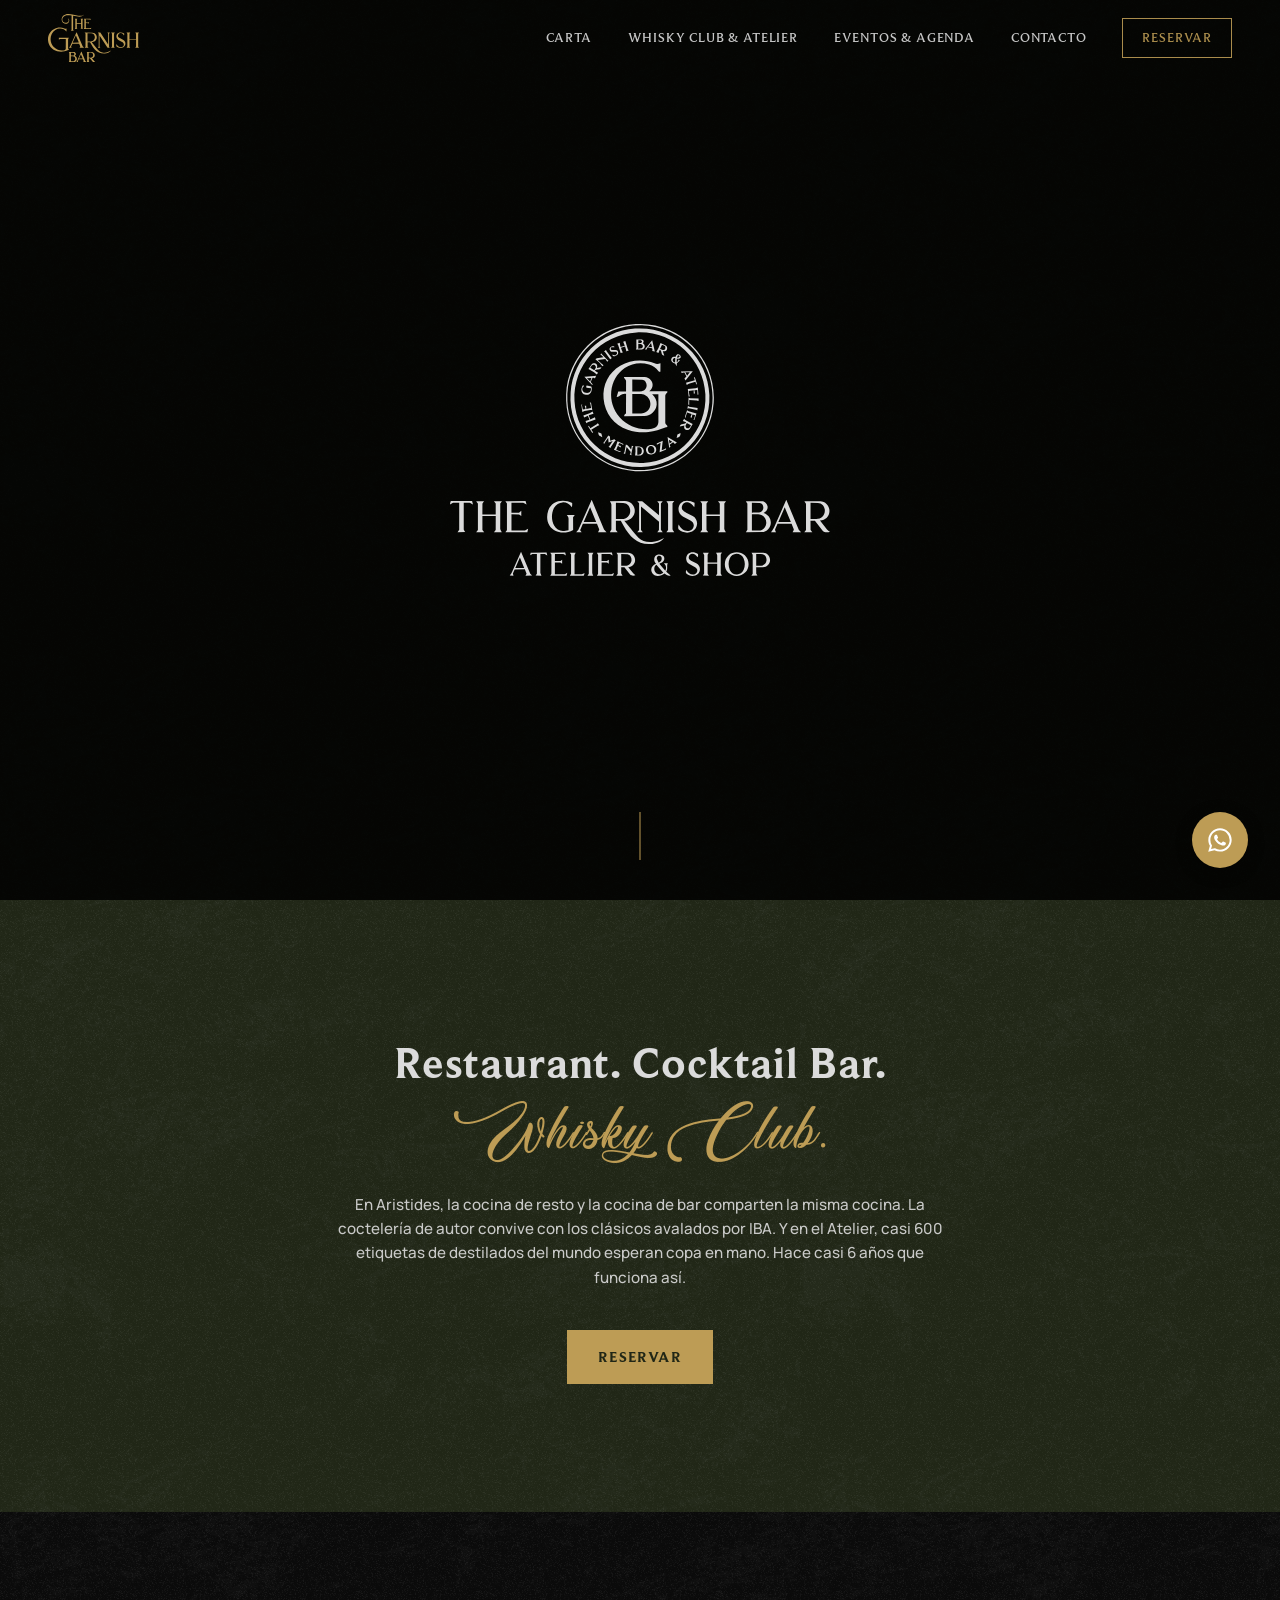
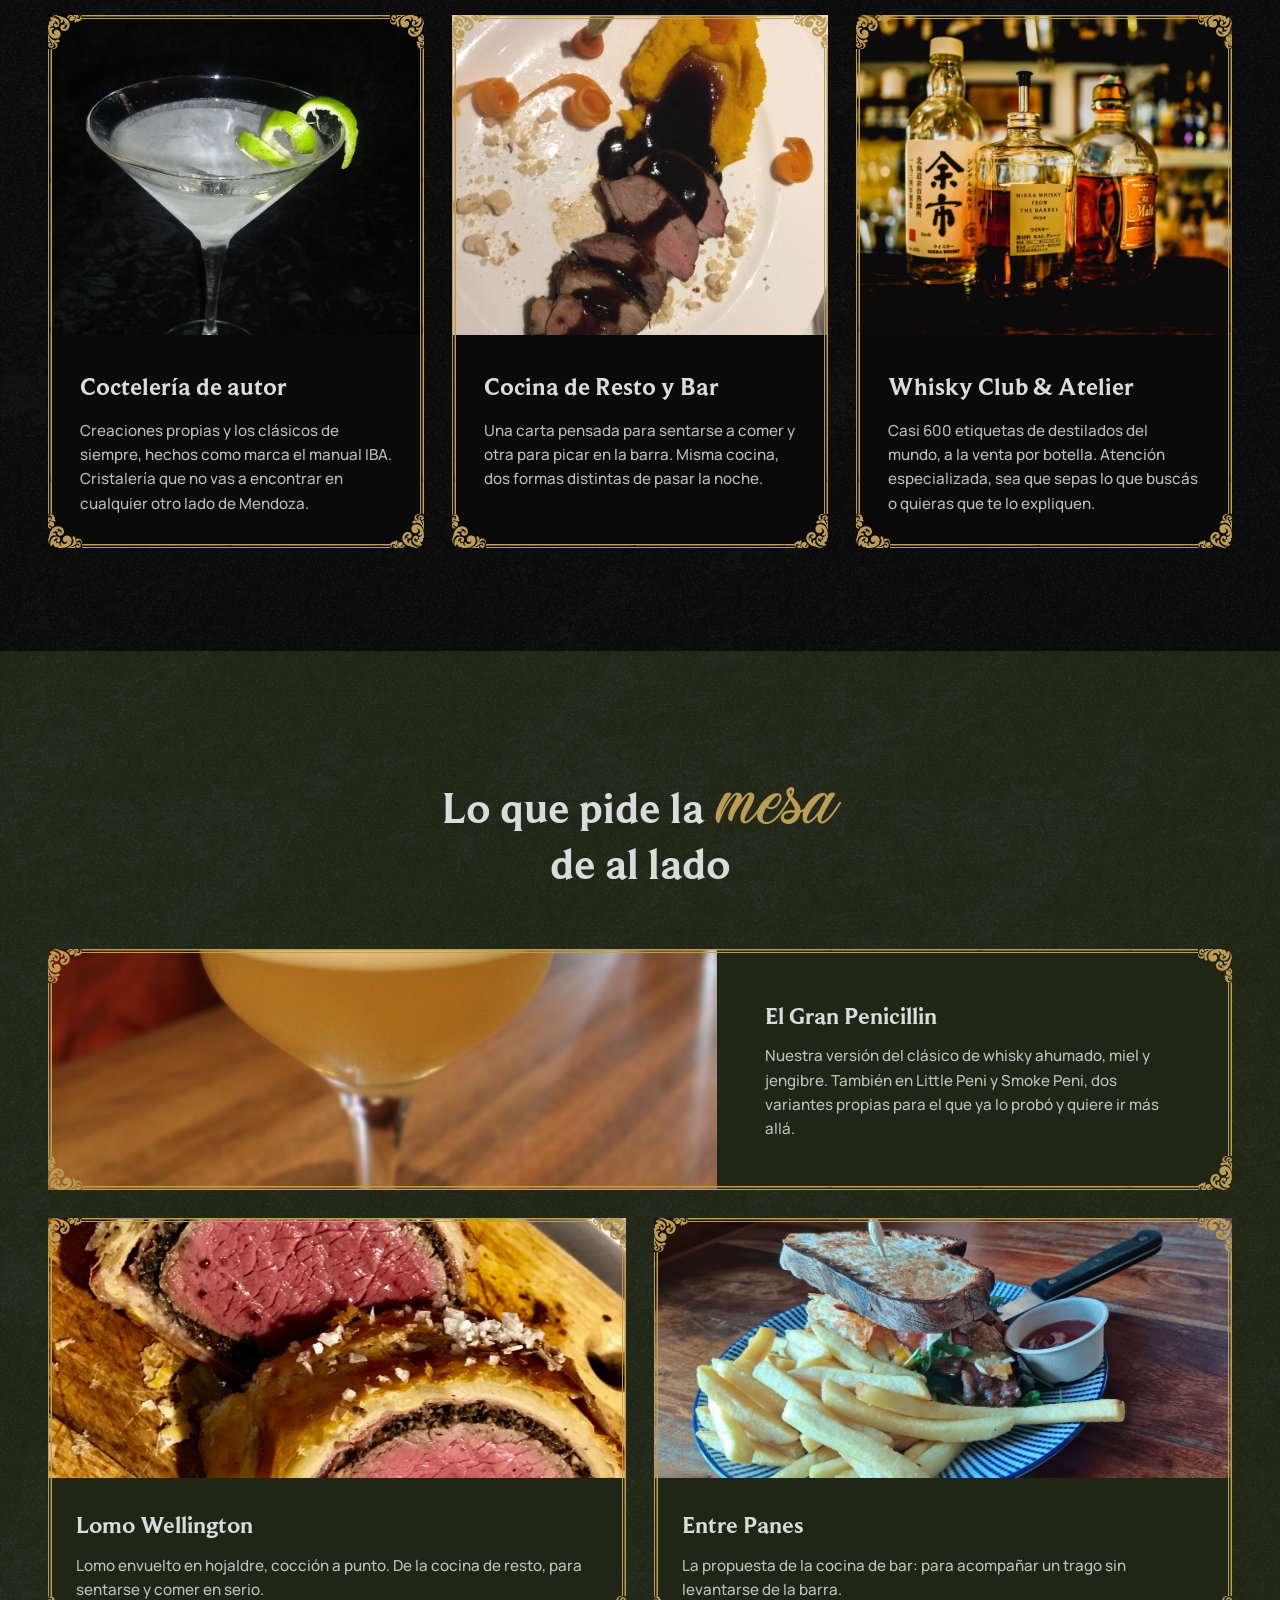
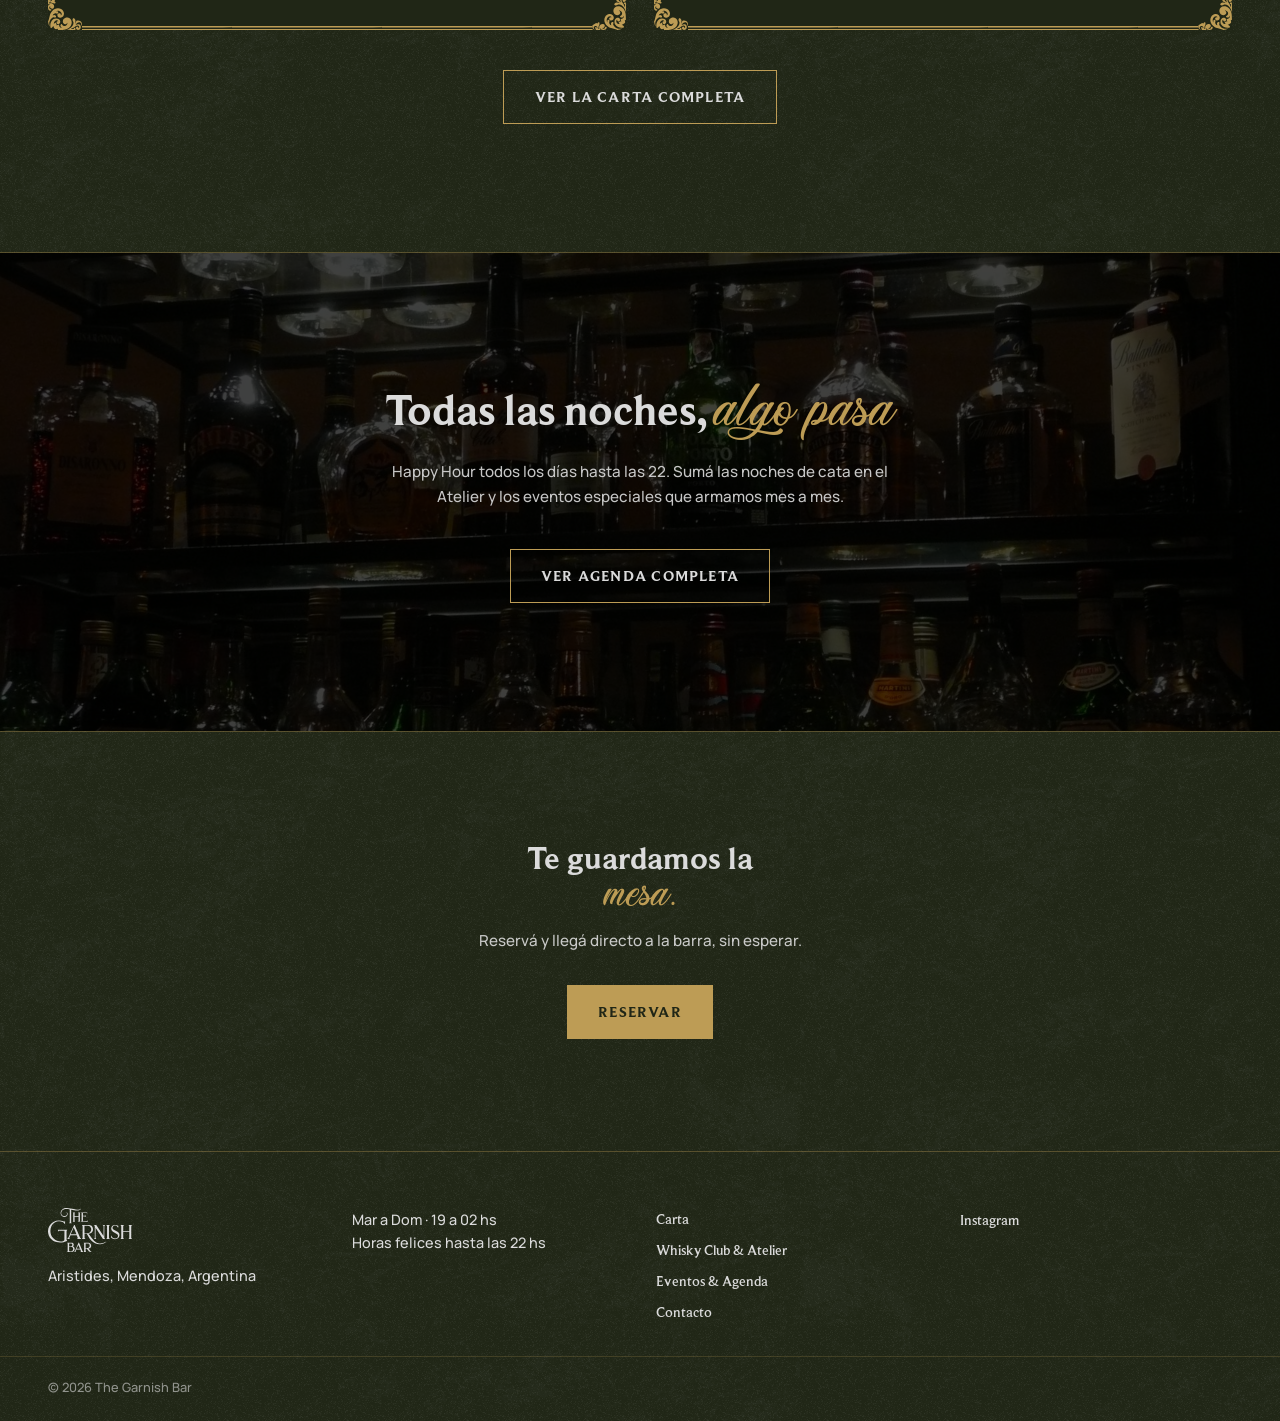
==== commit b97100ec: "re-design v1" ====
--- a/index.html
+++ b/index.html
@@ -86,23 +86,46 @@
 
   <!-- ============ 3a. TRES PILARES ============ -->
   <section class="pillars" id="pillars">
+    <!-- TODO: reemplazar por fotos reales del local.
+         Placeholders actuales (todas CC, requieren atribución mientras se usen):
+         pillar-cocteleria.jpg — "The perfect martini" por Chris Corwin (berbercarpet), CC BY-SA 2.0
+           https://commons.wikimedia.org/wiki/File:The_perfect_martini.jpg
+         pillar-cocina.jpg — "Duck breast liquorice gravy" por Vysotsky, CC BY-SA 4.0
+           https://commons.wikimedia.org/wiki/File:Duck_breast_liquorice_gravy.jpg
+         pillar-whisky.jpg — "Alcohol-alcohol-bottles-bar-372959" por Λίνα Μούρτζιου, CC BY-SA 4.0
+           https://commons.wikimedia.org/wiki/File:Alcohol-alcohol-bottles-bar-372959.jpg -->
     <div class="container">
       <div class="pillars__grid">
 
-        <a href="/carta.html" class="pillar reveal deco-frame">
+        <a href="/carta.html" class="pillar reveal">
           <div class="pillar__media" style="background-image:url('/assets/images/pillar-cocteleria.jpg')"></div>
+          <span class="pf-edge pf-edge--top"></span>
+          <span class="pf-edge pf-edge--bottom"></span>
+          <span class="pf-edge pf-edge--left"></span>
+          <span class="pf-edge pf-edge--right"></span>
+          <span class="pf-corner pf-corner--tl"></span>
+          <span class="pf-corner pf-corner--tr"></span>
+          <span class="pf-corner pf-corner--br"></span>
+          <span class="pf-corner pf-corner--bl"></span>
           <div class="pillar__body">
             <h2 class="pillar__title">Coctelería de autor</h2>
             <p class="pillar__text">
-              Creaciones propias y todos los clásicos, hechos como marca el manual IBA.
-              Cristalería de lujo en cada trago, la de siempre y la que no vas a encontrar
-              en cualquier lado.
+              Creaciones propias y los clásicos de siempre, hechos como marca el manual IBA.
+              Cristalería que no vas a encontrar en cualquier otro lado de Mendoza.
             </p>
           </div>
         </a>
 
-        <a href="/carta.html" class="pillar reveal deco-frame">
+        <a href="/carta.html" class="pillar reveal">
           <div class="pillar__media" style="background-image:url('/assets/images/pillar-cocina.jpg')"></div>
+          <span class="pf-edge pf-edge--top"></span>
+          <span class="pf-edge pf-edge--bottom"></span>
+          <span class="pf-edge pf-edge--left"></span>
+          <span class="pf-edge pf-edge--right"></span>
+          <span class="pf-corner pf-corner--tl"></span>
+          <span class="pf-corner pf-corner--tr"></span>
+          <span class="pf-corner pf-corner--br"></span>
+          <span class="pf-corner pf-corner--bl"></span>
           <div class="pillar__body">
             <h2 class="pillar__title">Cocina de Resto y Bar</h2>
             <p class="pillar__text">
@@ -112,14 +135,22 @@
           </div>
         </a>
 
-        <a href="/whisky-club.html" class="pillar reveal deco-frame">
+        <a href="/whisky-club.html" class="pillar reveal">
           <div class="pillar__media" style="background-image:url('/assets/images/pillar-whisky.jpg')"></div>
+          <span class="pf-edge pf-edge--top"></span>
+          <span class="pf-edge pf-edge--bottom"></span>
+          <span class="pf-edge pf-edge--left"></span>
+          <span class="pf-edge pf-edge--right"></span>
+          <span class="pf-corner pf-corner--tl"></span>
+          <span class="pf-corner pf-corner--tr"></span>
+          <span class="pf-corner pf-corner--br"></span>
+          <span class="pf-corner pf-corner--bl"></span>
           <div class="pillar__body">
             <h2 class="pillar__title">Whisky Club &amp; Atelier</h2>
             <p class="pillar__text">
-              Casi 600 etiquetas de destilados de todo el mundo, a la venta por botella.
-              Atención especializada para el que sabe lo que busca y para el que quiere
-              que se lo expliquen.
+              Casi 600 etiquetas de destilados del mundo, a la venta por botella.
+              Atención especializada, sea que sepas lo que buscás o quieras que te lo
+              expliquen.
             </p>
           </div>
         </a>
@@ -130,13 +161,29 @@
 
   <!-- ============ 3b. DESTACADOS DE LA CASA ============ -->
   <section class="highlights" id="highlights">
+    <!-- TODO: reemplazar por fotos reales del local.
+         Placeholders actuales (todas CC, requieren atribución mientras se usen):
+         highlight-penicillin.jpg — "Whiskey Sour Served Up" por Will Shenton, CC BY-SA 3.0
+           https://commons.wikimedia.org/wiki/File:Whiskey_Sour_Served_Up.jpg
+         highlight-lomo.jpg — "Beef Wellington 2019" por Snielsen1112, CC BY-SA 4.0
+           https://commons.wikimedia.org/wiki/File:Beef_Wellington_2019.jpg
+         highlight-entrepanes.jpg — "Steak Sandwich, Albion Hotel, Cottesloe" por Bahnfrend, CC BY-SA 4.0
+           https://commons.wikimedia.org/wiki/File:Steak_Sandwich,_Albion_Hotel,_Cottesloe,_2025_(01).jpg -->
     <div class="container">
-      <h2 class="section-title">Lo que pide la <span class="accent-script">mesa</span> de al lado</h2>
+      <h2 class="section-title">Lo que pide la <span class="accent-script">mesa</span><br>de al lado</h2>
 
       <div class="highlights__grid">
 
-        <article class="highlight highlight--large reveal deco-frame">
+        <article class="highlight highlight--large reveal">
           <div class="highlight__media" style="background-image:url('/assets/images/highlight-penicillin.jpg')"></div>
+          <span class="pf-edge pf-edge--top"></span>
+          <span class="pf-edge pf-edge--bottom"></span>
+          <span class="pf-edge pf-edge--left"></span>
+          <span class="pf-edge pf-edge--right"></span>
+          <span class="pf-corner pf-corner--tl"></span>
+          <span class="pf-corner pf-corner--tr"></span>
+          <span class="pf-corner pf-corner--br"></span>
+          <span class="pf-corner pf-corner--bl"></span>
           <div class="highlight__body">
             <h3 class="highlight__title">El Gran Penicillin</h3>
             <p class="highlight__text">
@@ -147,8 +194,16 @@
           </div>
         </article>
 
-        <article class="highlight reveal deco-frame">
+        <article class="highlight reveal">
           <div class="highlight__media" style="background-image:url('/assets/images/highlight-lomo.jpg')"></div>
+          <span class="pf-edge pf-edge--top"></span>
+          <span class="pf-edge pf-edge--bottom"></span>
+          <span class="pf-edge pf-edge--left"></span>
+          <span class="pf-edge pf-edge--right"></span>
+          <span class="pf-corner pf-corner--tl"></span>
+          <span class="pf-corner pf-corner--tr"></span>
+          <span class="pf-corner pf-corner--br"></span>
+          <span class="pf-corner pf-corner--bl"></span>
           <div class="highlight__body">
             <h3 class="highlight__title">Lomo Wellington</h3>
             <p class="highlight__text">
@@ -158,8 +213,16 @@
           </div>
         </article>
 
-        <article class="highlight reveal deco-frame">
+        <article class="highlight reveal">
           <div class="highlight__media" style="background-image:url('/assets/images/highlight-entrepanes.jpg')"></div>
+          <span class="pf-edge pf-edge--top"></span>
+          <span class="pf-edge pf-edge--bottom"></span>
+          <span class="pf-edge pf-edge--left"></span>
+          <span class="pf-edge pf-edge--right"></span>
+          <span class="pf-corner pf-corner--tl"></span>
+          <span class="pf-corner pf-corner--tr"></span>
+          <span class="pf-corner pf-corner--br"></span>
+          <span class="pf-corner pf-corner--bl"></span>
           <div class="highlight__body">
             <h3 class="highlight__title">Entre Panes</h3>
             <p class="highlight__text">
@@ -177,10 +240,14 @@
 
   <!-- ============ 3c. TEASER DE AGENDA ============ -->
   <section class="agenda" id="agenda">
+    <!-- TODO: reemplazar por foto de ambiente real. Placeholder actual: misma foto que hero-3.jpg
+         ("Barbestand" por 4028mdk09, CC BY-SA 3.0, https://commons.wikimedia.org/wiki/File:Barbestand.JPG) -->
+    <div class="agenda__bg" style="background-image:url('/assets/images/cta-bg.jpg')"></div>
+    <div class="agenda__scrim"></div>
     <div class="container agenda__inner reveal">
       <h2 class="agenda__title">Todas las noches, <span class="accent-script">algo pasa</span></h2>
       <p class="agenda__text">
-        Horas felices todos los días hasta las 22. Sumá las noches de cata en el Atelier
+        Happy Hour todos los días hasta las 22. Sumá las noches de cata en el Atelier
         y los eventos especiales que armamos mes a mes.
       </p>
       <a href="/eventos.html" class="btn btn--outline">Ver agenda completa</a>
@@ -189,11 +256,9 @@
 
   <!-- ============ 4. CTA FINAL ============ -->
   <section class="cta-final" id="cta-final">
-    <!-- TODO: reemplazar por foto de ambiente real (puede repetirse la del hero u otra) -->
-    <div class="cta-final__bg" style="background-image:url('/assets/images/cta-bg.jpg')"></div>
-    <div class="cta-final__scrim"></div>
-    <div class="container cta-final__inner">
-      <h2 class="cta-final__title">Te guardamos la mesa.</h2>
+    <div class="container">
+      <h2 class="cta-final__title">Te guardamos la<br><span class="accent-script">mesa.</span></h2>
+      <p class="cta-final__text">Reservá y llegá directo a la barra, sin esperar.</p>
       <a href="#" class="btn btn--accent">Reservar</a>
     </div>
   </section>
--- a/css/style.css
+++ b/css/style.css
@@ -50,6 +50,7 @@
 /* ---- Variables de marca ---- */
 :root {
   --color-bg: #202616;
+  --color-bg-alt: #0a0a0a;
   --color-text: #dbdbdb;
   --color-accent: #bd9c55;
   --color-border: rgba(189, 156, 85, 0.35);
@@ -75,14 +76,54 @@
 * { box-sizing: border-box; }
 html { scroll-behavior: smooth; }
 body {
+  position: relative;
   margin: 0;
-  background: var(--color-bg);
+  background-color: var(--color-bg);
   color: var(--color-text);
   font-family: var(--font-text);
   font-weight: 500;
   font-size: 17px;
   line-height: 1.6;
   -webkit-font-smoothing: antialiased;
+}
+/* ---- Grano sobre el fondo ----
+   Dos capas independientes detrás del contenido:
+   color base (#202616) -> textura 1015 -> grano fino -> contenido.
+   ::before = assets/textures/1015-tile.jpg (recorte de la textura provista),
+   viene en negativo (fondo blanco con rayones grises) -> filter:invert(1) +
+   mix-blend-mode:screen para que el negro no aporte nada y solo el rayado
+   sume brillo. Opacity muy baja (0.05) -- antes estaba en 0.12 y se notaba
+   el patrón, tiene que ser casi imperceptible.
+   ::after = assets/textures/fine-grain.png, ruido fino generado (no un
+   patrón reconocible), sin invert porque ya nace oscuro con motas claras.
+   Ambas position:absolute (no fixed) + body en position:relative -> cubren
+   toda la altura del documento y scrollean normal con la página. z-index:-1
+   en las dos para que pinten por encima del color base de body pero por
+   detrás de todo el contenido real, sin importar el orden en el DOM. */
+body::before {
+  content: "";
+  position: absolute;
+  inset: 0;
+  z-index: -1;
+  pointer-events: none;
+  background-image: url("/assets/textures/1015-tile.jpg");
+  background-repeat: repeat;
+  background-size: 800px 800px;
+  filter: invert(1);
+  mix-blend-mode: screen;
+  opacity: 0.05;
+}
+body::after {
+  content: "";
+  position: absolute;
+  inset: 0;
+  z-index: -1;
+  pointer-events: none;
+  background-image: url("/assets/textures/fine-grain.png");
+  background-repeat: repeat;
+  background-size: 120px 120px;
+  mix-blend-mode: screen;
+  opacity: 0.06;
 }
 img { max-width: 100%; display: block; }
 a { color: inherit; text-decoration: none; }
@@ -110,32 +151,6 @@
   display: inline-block;
 }
 
-/* ---- Marco art deco ----
-   Esquinas ornamentales geométricas (filigrana, no border-radius) para
-   los recuadros/bloques con borde: grilla de pilares, destacados, etc.
-   4 capas de background-image, una por esquina, en color de acento. */
-.deco-frame {
-  position: relative;
-}
-.deco-frame::before {
-  content: "";
-  position: absolute;
-  inset: 0;
-  pointer-events: none;
-  background-repeat: no-repeat;
-  background-size: 40px 40px, 40px 40px, 40px 40px, 40px 40px;
-  background-position:
-    top 6px left 6px,
-    top 6px right 6px,
-    bottom 6px right 6px,
-    bottom 6px left 6px;
-  background-image:
-    url("data:image/svg+xml,%3Csvg%20xmlns%3D%22http%3A//www.w3.org/2000/svg%22%20viewBox%3D%220%200%2064%2064%22%3E%3Cg%3E%3Cpath%20d%3D%22M2%2036%20L2%202%20L36%202%22%20fill%3D%22none%22%20stroke%3D%22%23bd9c55%22%20stroke-width%3D%221.5%22/%3E%3Cpath%20d%3D%22M11%2023%20L11%2011%20L23%2011%22%20fill%3D%22none%22%20stroke%3D%22%23bd9c55%22%20stroke-width%3D%221.5%22/%3E%3Cpath%20d%3D%22M2%2042%20L2%2048%22%20fill%3D%22none%22%20stroke%3D%22%23bd9c55%22%20stroke-width%3D%221.5%22/%3E%3Cpath%20d%3D%22M42%202%20L48%202%22%20fill%3D%22none%22%20stroke%3D%22%23bd9c55%22%20stroke-width%3D%221.5%22/%3E%3Cpath%20d%3D%22M14.5%2014.5%20L20.5%2020.5%20M20.5%2014.5%20L14.5%2020.5%22%20fill%3D%22none%22%20stroke%3D%22%23bd9c55%22%20stroke-width%3D%221%22/%3E%3Crect%20x%3D%2215.9%22%20y%3D%2215.9%22%20width%3D%223.2%22%20height%3D%223.2%22%20fill%3D%22%23bd9c55%22%20transform%3D%22rotate%2845%2017.5%2017.5%29%22/%3E%3C/g%3E%3C/svg%3E"),
-    url("data:image/svg+xml,%3Csvg%20xmlns%3D%22http%3A//www.w3.org/2000/svg%22%20viewBox%3D%220%200%2064%2064%22%3E%3Cg%20transform%3D%22translate%2864%2C0%29%20scale%28-1%2C1%29%22%3E%3Cpath%20d%3D%22M2%2036%20L2%202%20L36%202%22%20fill%3D%22none%22%20stroke%3D%22%23bd9c55%22%20stroke-width%3D%221.5%22/%3E%3Cpath%20d%3D%22M11%2023%20L11%2011%20L23%2011%22%20fill%3D%22none%22%20stroke%3D%22%23bd9c55%22%20stroke-width%3D%221.5%22/%3E%3Cpath%20d%3D%22M2%2042%20L2%2048%22%20fill%3D%22none%22%20stroke%3D%22%23bd9c55%22%20stroke-width%3D%221.5%22/%3E%3Cpath%20d%3D%22M42%202%20L48%202%22%20fill%3D%22none%22%20stroke%3D%22%23bd9c55%22%20stroke-width%3D%221.5%22/%3E%3Cpath%20d%3D%22M14.5%2014.5%20L20.5%2020.5%20M20.5%2014.5%20L14.5%2020.5%22%20fill%3D%22none%22%20stroke%3D%22%23bd9c55%22%20stroke-width%3D%221%22/%3E%3Crect%20x%3D%2215.9%22%20y%3D%2215.9%22%20width%3D%223.2%22%20height%3D%223.2%22%20fill%3D%22%23bd9c55%22%20transform%3D%22rotate%2845%2017.5%2017.5%29%22/%3E%3C/g%3E%3C/svg%3E"),
-    url("data:image/svg+xml,%3Csvg%20xmlns%3D%22http%3A//www.w3.org/2000/svg%22%20viewBox%3D%220%200%2064%2064%22%3E%3Cg%20transform%3D%22translate%2864%2C64%29%20scale%28-1%2C-1%29%22%3E%3Cpath%20d%3D%22M2%2036%20L2%202%20L36%202%22%20fill%3D%22none%22%20stroke%3D%22%23bd9c55%22%20stroke-width%3D%221.5%22/%3E%3Cpath%20d%3D%22M11%2023%20L11%2011%20L23%2011%22%20fill%3D%22none%22%20stroke%3D%22%23bd9c55%22%20stroke-width%3D%221.5%22/%3E%3Cpath%20d%3D%22M2%2042%20L2%2048%22%20fill%3D%22none%22%20stroke%3D%22%23bd9c55%22%20stroke-width%3D%221.5%22/%3E%3Cpath%20d%3D%22M42%202%20L48%202%22%20fill%3D%22none%22%20stroke%3D%22%23bd9c55%22%20stroke-width%3D%221.5%22/%3E%3Cpath%20d%3D%22M14.5%2014.5%20L20.5%2020.5%20M20.5%2014.5%20L14.5%2020.5%22%20fill%3D%22none%22%20stroke%3D%22%23bd9c55%22%20stroke-width%3D%221%22/%3E%3Crect%20x%3D%2215.9%22%20y%3D%2215.9%22%20width%3D%223.2%22%20height%3D%223.2%22%20fill%3D%22%23bd9c55%22%20transform%3D%22rotate%2845%2017.5%2017.5%29%22/%3E%3C/g%3E%3C/svg%3E"),
-    url("data:image/svg+xml,%3Csvg%20xmlns%3D%22http%3A//www.w3.org/2000/svg%22%20viewBox%3D%220%200%2064%2064%22%3E%3Cg%20transform%3D%22translate%280%2C64%29%20scale%281%2C-1%29%22%3E%3Cpath%20d%3D%22M2%2036%20L2%202%20L36%202%22%20fill%3D%22none%22%20stroke%3D%22%23bd9c55%22%20stroke-width%3D%221.5%22/%3E%3Cpath%20d%3D%22M11%2023%20L11%2011%20L23%2011%22%20fill%3D%22none%22%20stroke%3D%22%23bd9c55%22%20stroke-width%3D%221.5%22/%3E%3Cpath%20d%3D%22M2%2042%20L2%2048%22%20fill%3D%22none%22%20stroke%3D%22%23bd9c55%22%20stroke-width%3D%221.5%22/%3E%3Cpath%20d%3D%22M42%202%20L48%202%22%20fill%3D%22none%22%20stroke%3D%22%23bd9c55%22%20stroke-width%3D%221.5%22/%3E%3Cpath%20d%3D%22M14.5%2014.5%20L20.5%2020.5%20M20.5%2014.5%20L14.5%2020.5%22%20fill%3D%22none%22%20stroke%3D%22%23bd9c55%22%20stroke-width%3D%221%22/%3E%3Crect%20x%3D%2215.9%22%20y%3D%2215.9%22%20width%3D%223.2%22%20height%3D%223.2%22%20fill%3D%22%23bd9c55%22%20transform%3D%22rotate%2845%2017.5%2017.5%29%22/%3E%3C/g%3E%3C/svg%3E");
-}
-
 .container {
   max-width: var(--container-max);
   margin: 0 auto;
@@ -146,6 +161,7 @@
 .btn {
   display: inline-block;
   font-size: 0.95rem;
+  font-weight: 700;
   letter-spacing: 0.08em;
   text-transform: uppercase;
   padding: 0.9em 2em;
@@ -356,7 +372,8 @@
    2. INTRO
    ============================================================ */
 .intro {
-  padding: var(--section-pad-y) 0;
+  padding-top: var(--section-pad-y);
+  padding-bottom: var(--section-pad-y);
 }
 .intro__inner {
   max-width: 720px;
@@ -369,28 +386,64 @@
   margin-bottom: 1.5rem;
 }
 .intro__text {
-  font-size: 1.05rem;
+  font-size: 0.9rem;
   opacity: 0.9;
   margin-bottom: 2.5rem;
 }
 
 @media (min-width: 900px) {
   .intro__title { font-size: 2.75rem; }
+  .intro__text { font-size: 0.95rem; }
 }
 
 /* ============================================================
    3a. PILLARS
    ============================================================ */
-.pillars { padding-bottom: var(--section-pad-y); }
+.pillars {
+  position: relative;
+  overflow: hidden;
+  padding-top: calc((var(--section-pad-y) + 60px) * 0.55);
+  padding-bottom: calc((var(--section-pad-y) + 60px) * 0.55);
+  background: var(--color-bg-alt);
+}
+/* Mismo esquema de grano que body::before/::after, mismo asset y misma
+   opacidad -- solo cambia el color base debajo (--color-bg-alt en vez de
+   --color-bg), así que necesita su propia copia local en vez de heredar
+   la del body (esta sección pinta por encima del grano global). */
+.pillars::before {
+  content: "";
+  position: absolute;
+  inset: 0;
+  z-index: 0;
+  pointer-events: none;
+  background-image: url("/assets/textures/1015-tile.jpg");
+  background-repeat: repeat;
+  background-size: 800px 800px;
+  filter: invert(1);
+  mix-blend-mode: screen;
+  opacity: 0.05;
+}
+.pillars::after {
+  content: "";
+  position: absolute;
+  inset: 0;
+  z-index: 0;
+  pointer-events: none;
+  background-image: url("/assets/textures/fine-grain.png");
+  background-repeat: repeat;
+  background-size: 120px 120px;
+  mix-blend-mode: screen;
+  opacity: 0.06;
+}
+.pillars > .container { position: relative; z-index: 1; }
 .pillars__grid {
   display: grid;
   grid-template-columns: 1fr;
-  gap: 1px;
-  background: var(--color-border);
-  border: 1px solid var(--color-border);
+  gap: 28px;
 }
 .pillar {
-  background: var(--color-bg);
+  position: relative;
+  background: var(--color-bg-alt);
   display: flex;
   flex-direction: column;
 }
@@ -421,22 +474,26 @@
    3b. HIGHLIGHTS
    ============================================================ */
 .highlights {
+  padding-top: calc(var(--section-pad-y) - 15px);
   padding-bottom: var(--section-pad-y);
   text-align: center;
 }
 .section-title {
-  font-size: 1.6rem;
+  font-size: 2.1rem;
+  line-height: 0.93;
+}
+.section-title .accent-script {
+  font-size: 1.8em;
+  margin-left: 0.075em;
 }
 .highlights__grid {
   display: grid;
   grid-template-columns: 1fr;
-  gap: 1px;
-  background: var(--color-border);
-  border: 1px solid var(--color-border);
+  gap: 28px;
   text-align: left;
-  margin-top: 2rem;
-}
-.highlight { background: var(--color-bg); }
+  margin-top: 4rem;
+}
+.highlight { position: relative; background: var(--color-bg); }
 .highlight__media {
   height: 260px;
   background-size: cover;
@@ -469,53 +526,70 @@
     justify-content: center;
     padding: 3rem;
   }
-  .highlight--large .highlight__title { font-size: 1.9rem; }
+  .highlight__title { font-size: 1.5rem; }
+  .section-title { font-size: 2.75rem; }
 }
 
 /* ============================================================
    3c. AGENDA TEASER
    ============================================================ */
 .agenda {
+  position: relative;
   padding: var(--section-pad-y) 0;
   border-top: 1px solid var(--color-border);
   border-bottom: 1px solid var(--color-border);
   text-align: center;
-}
-.agenda__inner { max-width: 620px; margin: 0 auto; }
-.agenda__title {
-  font-size: 1.8rem;
-  margin-bottom: 1.25rem;
-}
-.agenda__text {
-  opacity: 0.9;
-  margin-bottom: 0;
-}
-
-/* ============================================================
-   4. CTA FINAL
-   ============================================================ */
-.cta-final {
-  position: relative;
-  padding: 7rem 0;
-  text-align: center;
   overflow: hidden;
 }
-.cta-final__bg {
+.agenda__bg {
   position: absolute;
   inset: 0;
   background-size: cover;
   background-position: center;
   background-color: var(--color-bg);
 }
-.cta-final__scrim {
-  position: absolute;
-  inset: 0;
-  background: rgba(32, 38, 22, 0.75);
-}
-.cta-final__inner { position: relative; z-index: 1; }
+.agenda__scrim {
+  position: absolute;
+  inset: 0;
+  background: rgba(0, 0, 0, 0.75);
+}
+.agenda__inner { position: relative; z-index: 1; max-width: 620px; margin: 0 auto; }
+.agenda__title {
+  font-size: 2.2rem;
+  line-height: 0.93;
+  margin-bottom: 1.25rem;
+}
+.agenda__text {
+  font-size: 0.85rem;
+  opacity: 0.9;
+  margin-bottom: 0;
+}
+
+@media (min-width: 900px) {
+  .agenda__title { font-size: 2.75rem; }
+  .agenda__text { font-size: 0.95rem; }
+}
+
+/* ============================================================
+   4. CTA FINAL
+   ============================================================ */
+.cta-final {
+  padding: 7rem 0;
+  text-align: center;
+}
 .cta-final__title {
   font-size: 2rem;
+  line-height: 0.93;
+  margin-bottom: 0.75rem;
+}
+.cta-final__text {
+  font-size: 0.85rem;
+  opacity: 0.9;
   margin-bottom: 2rem;
+}
+
+@media (min-width: 900px) {
+  .cta-final__text { font-size: 0.95rem; }
 }
 
 /* ============================================================
@@ -605,3 +679,77 @@
     bottom: 32px;
   }
 }
+
+
+
+/* ---- Marco art deco (línea + esquina, ensamblado en partes) ----
+   Usa ÚNICAMENTE los dos assets del proyecto: assets/images/art-line.svg
+   (línea doble fina) y assets/images/art-ornament.svg (ornamento de
+   esquina). Las 4 esquinas y los 4 lados son elementos reales (no
+   variantes de archivo): la rotación de la línea vertical y de las 3
+   esquinas restantes se hace con transform: rotate() en tiempo de
+   render sobre el mismo SVG, nunca con una copia rotada del archivo.
+   Los lados quedan acortados (inset = tamaño de esquina) para que la
+   línea termine ANTES del ornamento en vez de cruzarlo, y el ornamento
+   tiene z-index mayor para quedar siempre por encima.
+   El marco se aplica a la TARJETA COMPLETA (.pillar / .highlight, que ya
+   tienen position:relative más arriba) -- foto + título + descripción son
+   un solo recuadro de punta a punta, no un marco separado solo en la foto.
+   Tarjetas contiguas quedan con gap:0 y cada una dibuja sus propios 4
+   lados: al no haber separación entre cajas, el borde compartido de dos
+   tarjetas vecinas cae exactamente en el mismo píxel (mismo asset, mismo
+   grosor) y se ve como una única línea, no duplicada. */
+.pf-corner {
+  position: absolute;
+  width: 34px;
+  height: 34px;
+  background-image: url("/assets/images/art-ornament.svg");
+  background-size: 100% 100%;
+  background-repeat: no-repeat;
+  pointer-events: none;
+  z-index: 2;
+}
+.pf-corner--tl { top: 0; left: 0; }
+.pf-corner--tr { top: 0; right: 0; transform: rotate(90deg); }
+.pf-corner--br { bottom: 0; right: 0; transform: rotate(180deg); }
+.pf-corner--bl { bottom: 0; left: 0; transform: rotate(270deg); }
+
+.pf-edge {
+  position: absolute;
+  pointer-events: none;
+  z-index: 1;
+}
+.pf-edge--top,
+.pf-edge--bottom {
+  left: 34px;
+  right: 34px;
+  height: 4px;
+  background-image: url("/assets/images/art-line.svg");
+  background-repeat: repeat-x;
+  background-size: 150px 4px;
+}
+.pf-edge--top { top: 0; }
+.pf-edge--bottom { bottom: 0; }
+
+.pf-edge--left,
+.pf-edge--right {
+  top: 34px;
+  bottom: 34px;
+  width: 4px;
+  overflow: hidden;
+}
+.pf-edge--left { left: 0; }
+.pf-edge--right { right: 0; }
+.pf-edge--left::before,
+.pf-edge--right::before {
+  content: "";
+  position: absolute;
+  top: 50%;
+  left: 50%;
+  width: 2000px;
+  height: 4px;
+  transform: translate(-50%, -50%) rotate(90deg);
+  background-image: url("/assets/images/art-line.svg");
+  background-repeat: repeat-x;
+  background-size: 150px 4px;
+}
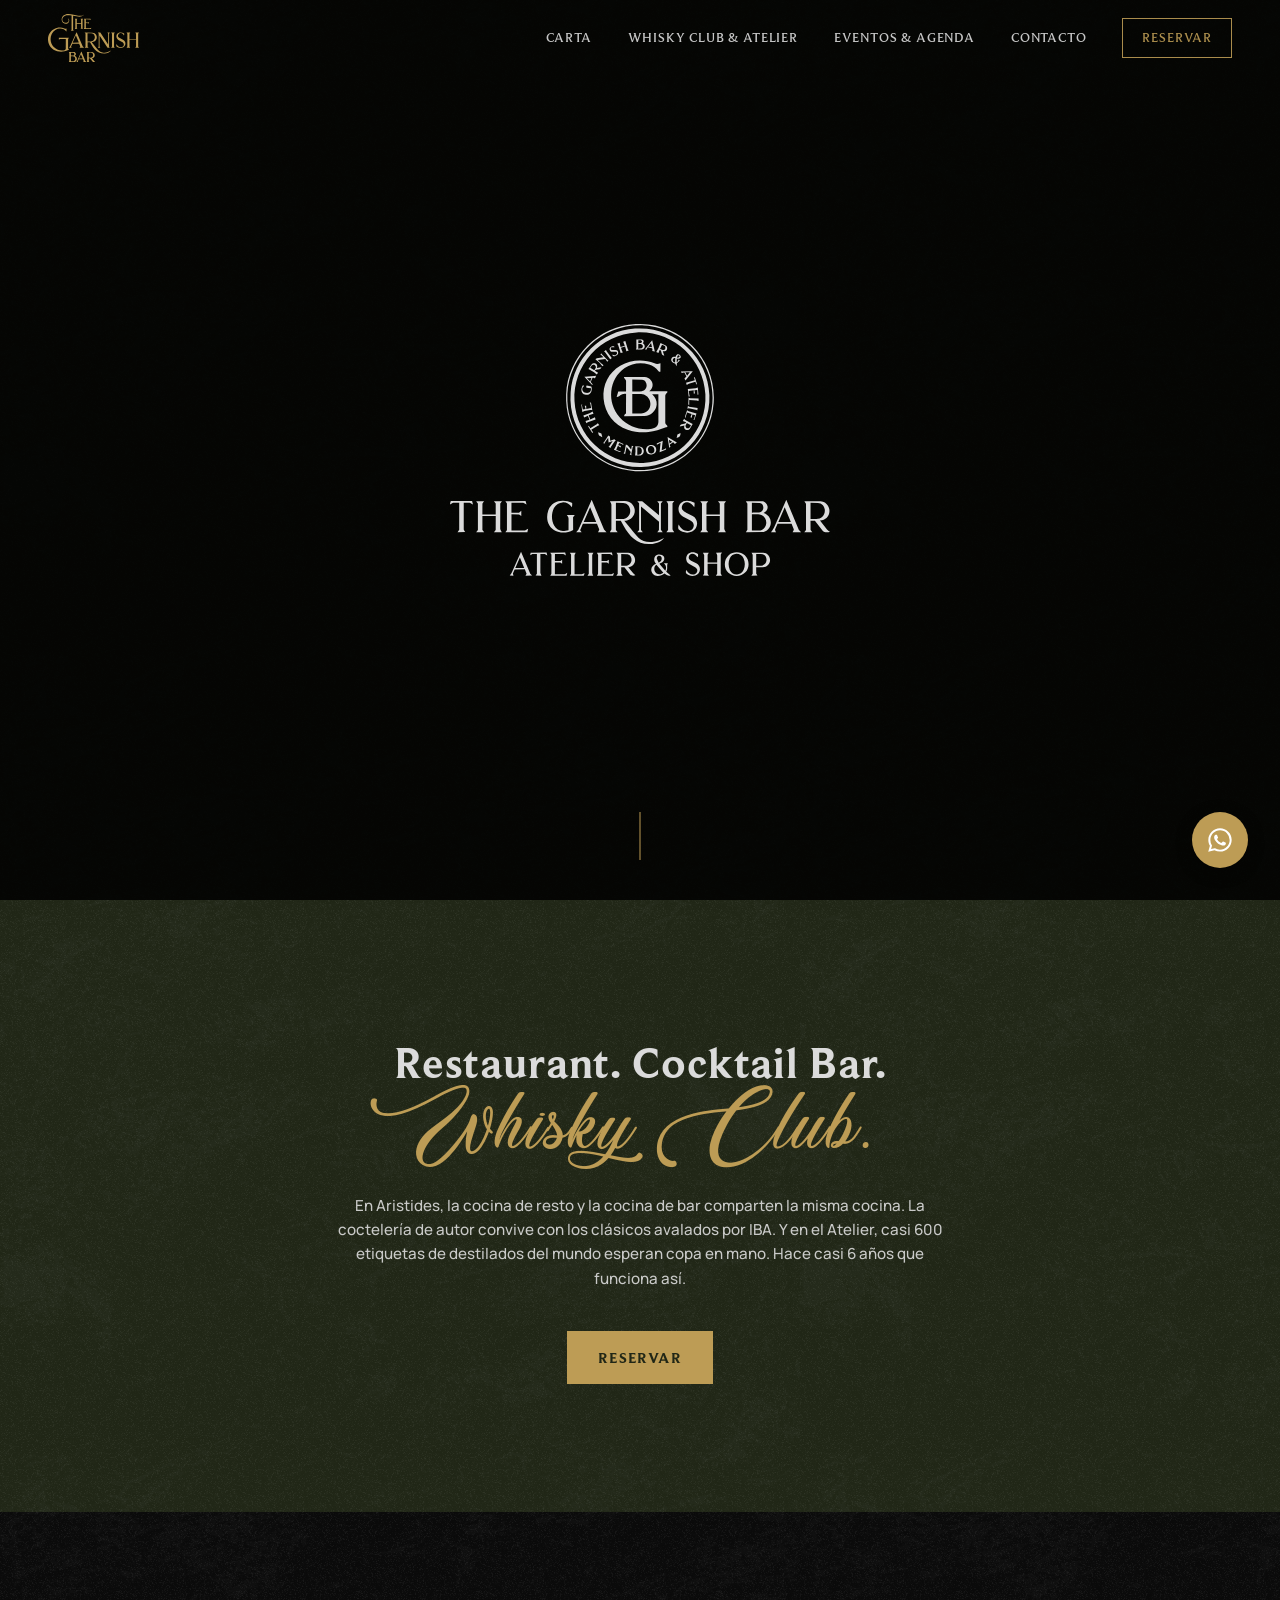
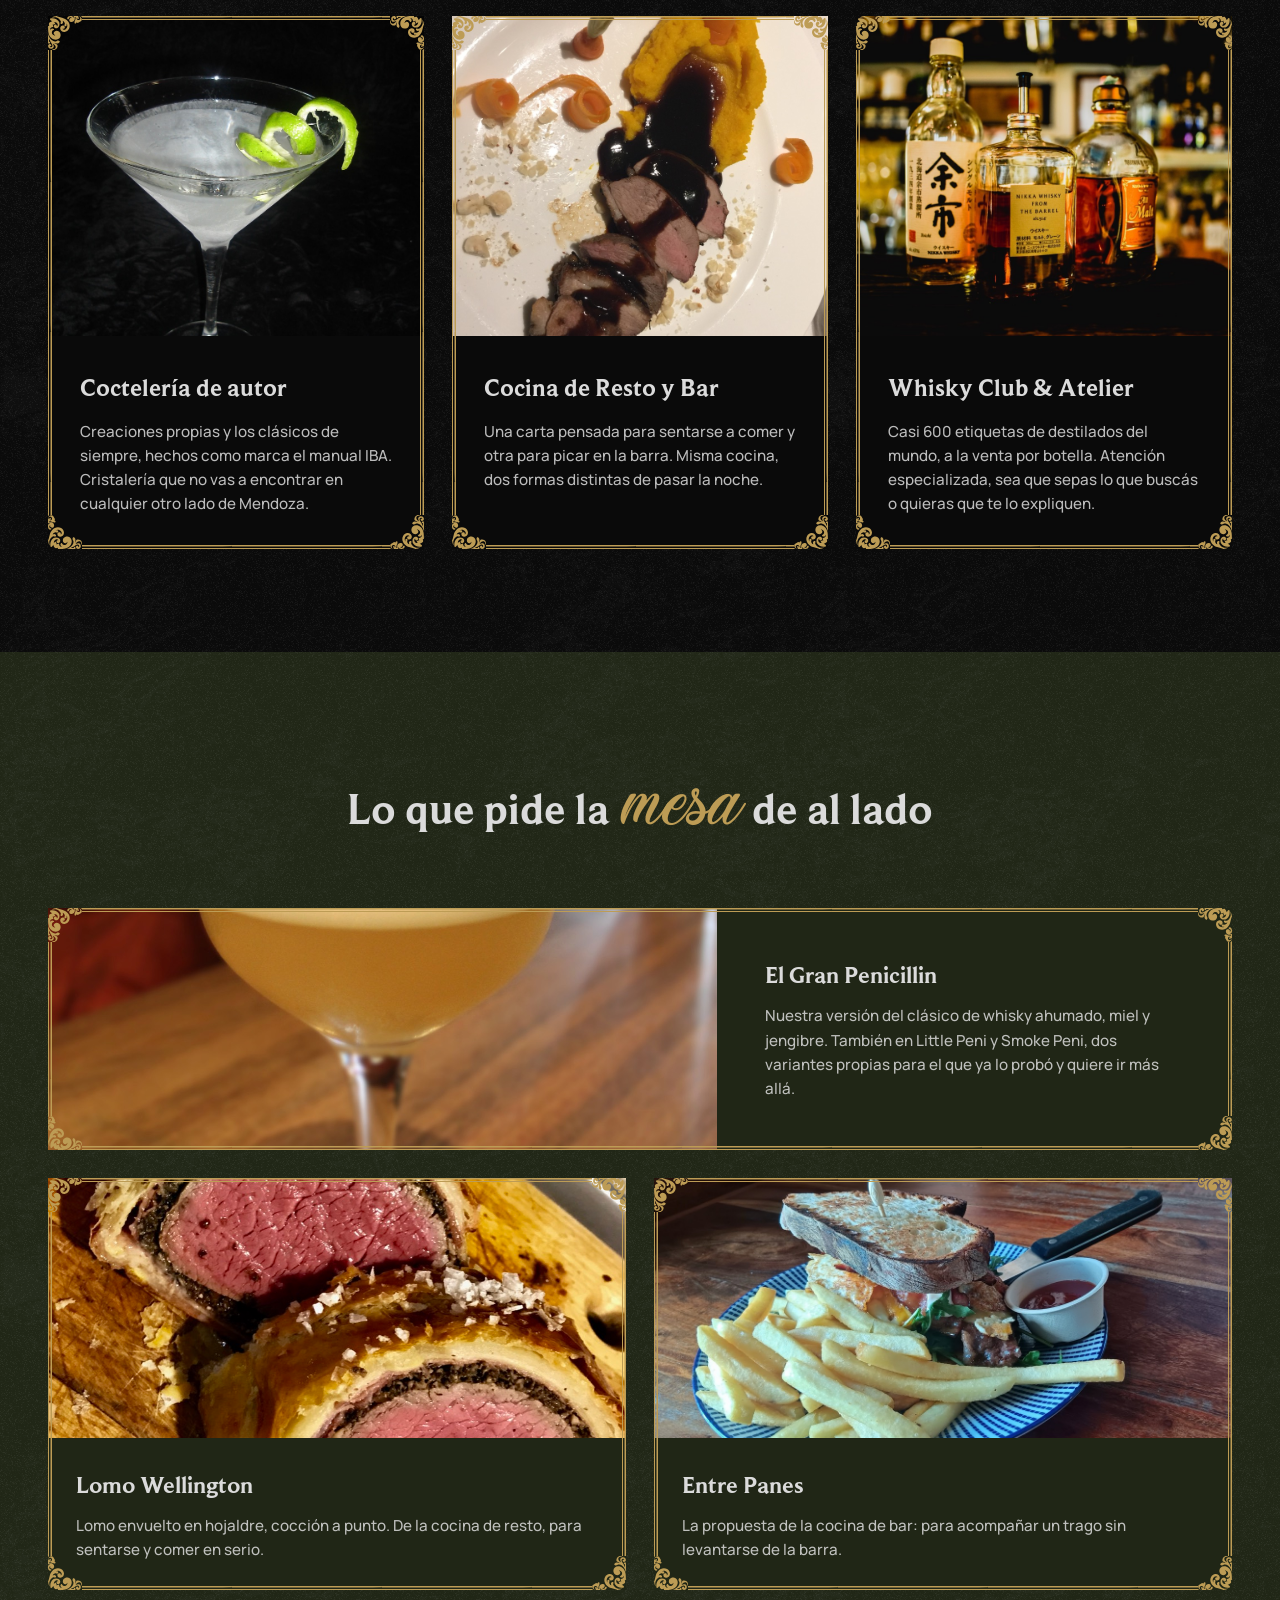
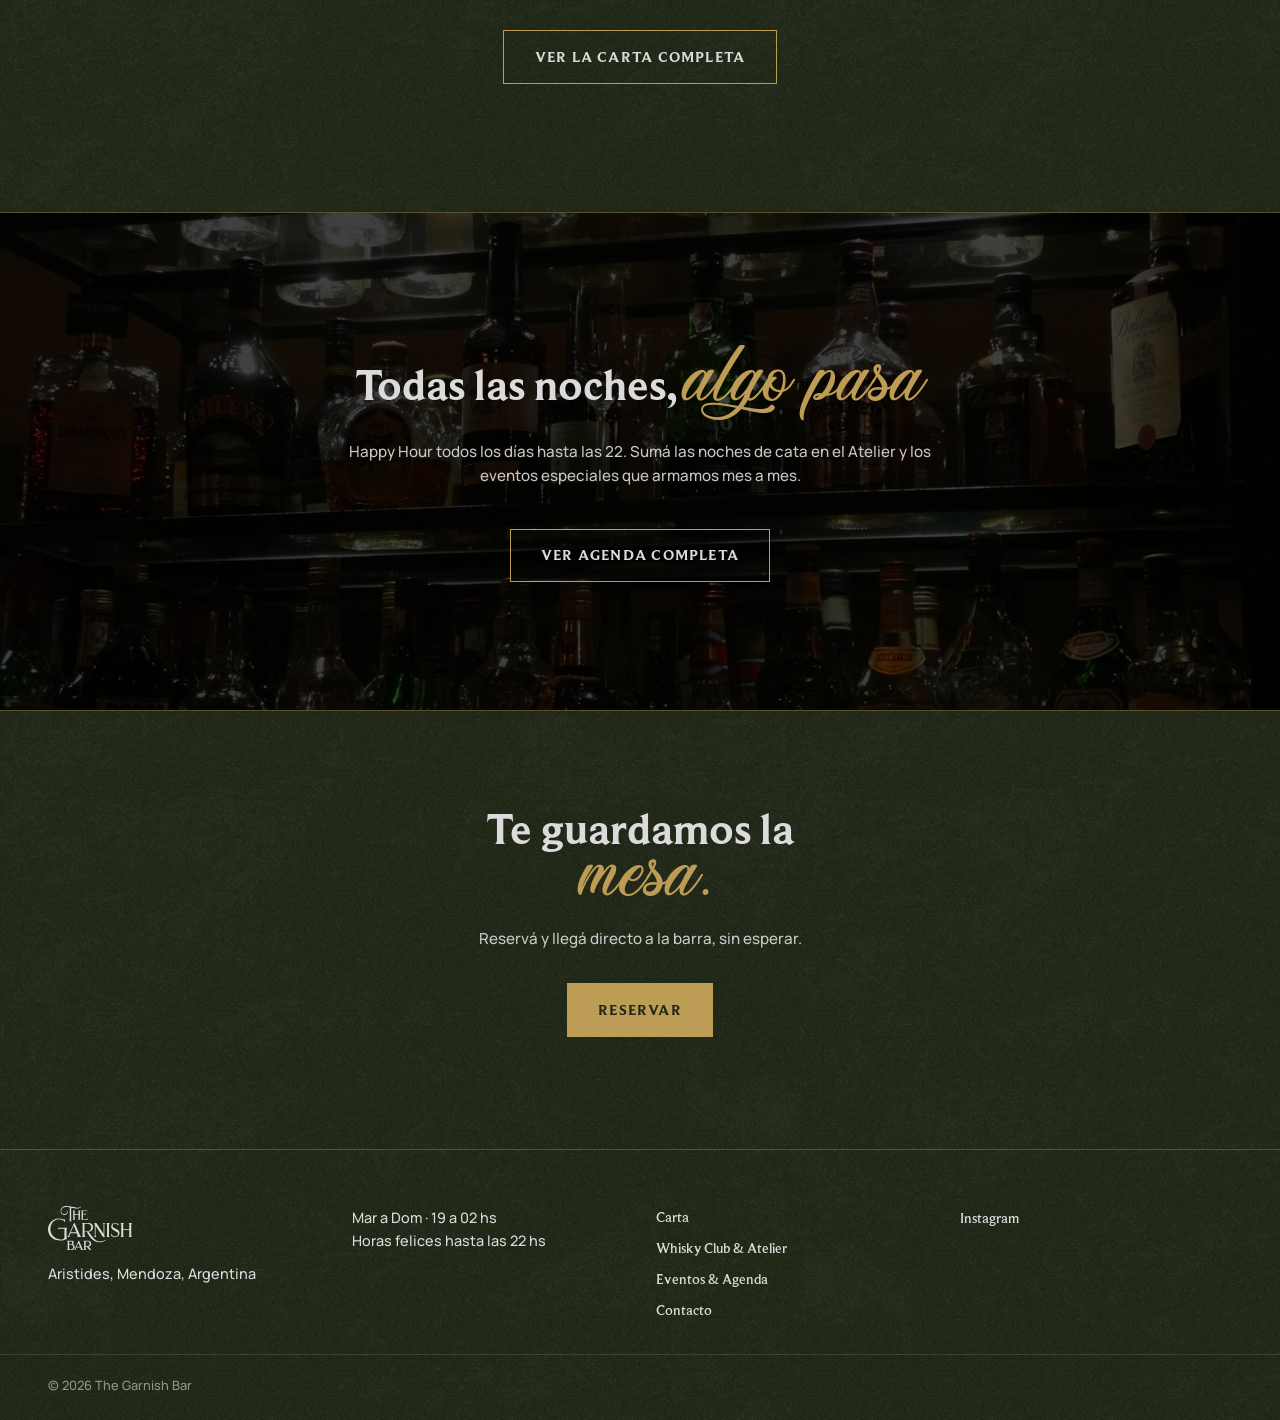
==== commit 7418d59a: "Design v2 & reservation Link" ====
--- a/index.html
+++ b/index.html
@@ -32,8 +32,7 @@
       <a href="/whisky-club.html">Whisky Club &amp; Atelier</a>
       <a href="/eventos.html">Eventos &amp; Agenda</a>
       <a href="/contacto.html">Contacto</a>
-      <!-- TODO: reemplazar "#" por la URL real de Lazzo cuando esté disponible -->
-      <a href="#" class="nav__cta">Reservar</a>
+      <a href="https://www.lazzo.app/reservar/thegarnishbar" class="nav__cta" target="_blank" rel="noopener noreferrer">Reservar</a>
     </div>
   </nav>
 </header>
@@ -80,7 +79,7 @@
         casi 600 etiquetas de destilados del mundo esperan copa en mano. Hace casi 6 años
         que funciona así.
       </p>
-      <a href="#" class="btn btn--accent">Reservar</a>
+      <a href="https://www.lazzo.app/reservar/thegarnishbar" class="btn btn--accent" target="_blank" rel="noopener noreferrer">Reservar</a>
     </div>
   </section>
 
@@ -170,7 +169,7 @@
          highlight-entrepanes.jpg — "Steak Sandwich, Albion Hotel, Cottesloe" por Bahnfrend, CC BY-SA 4.0
            https://commons.wikimedia.org/wiki/File:Steak_Sandwich,_Albion_Hotel,_Cottesloe,_2025_(01).jpg -->
     <div class="container">
-      <h2 class="section-title">Lo que pide la <span class="accent-script">mesa</span><br>de al lado</h2>
+      <h2 class="section-title">Lo que pide la <span class="accent-script">mesa</span> <br>de al lado</h2>
 
       <div class="highlights__grid">
 
@@ -245,7 +244,7 @@
     <div class="agenda__bg" style="background-image:url('/assets/images/cta-bg.jpg')"></div>
     <div class="agenda__scrim"></div>
     <div class="container agenda__inner reveal">
-      <h2 class="agenda__title">Todas las noches, <span class="accent-script">algo pasa</span></h2>
+      <h2 class="agenda__title">Todas las noches, <br><span class="accent-script">algo pasa</span></h2>
       <p class="agenda__text">
         Happy Hour todos los días hasta las 22. Sumá las noches de cata en el Atelier
         y los eventos especiales que armamos mes a mes.
@@ -257,9 +256,9 @@
   <!-- ============ 4. CTA FINAL ============ -->
   <section class="cta-final" id="cta-final">
     <div class="container">
-      <h2 class="cta-final__title">Te guardamos la<br><span class="accent-script">mesa.</span></h2>
+      <h2 class="cta-final__title">Te guardamos la<br><span class="accent-script">mesa<span class="accent-dot">.</span></span></h2>
       <p class="cta-final__text">Reservá y llegá directo a la barra, sin esperar.</p>
-      <a href="#" class="btn btn--accent">Reservar</a>
+      <a href="https://www.lazzo.app/reservar/thegarnishbar" class="btn btn--accent" target="_blank" rel="noopener noreferrer">Reservar</a>
     </div>
   </section>
 
--- a/css/style.css
+++ b/css/style.css
@@ -385,14 +385,20 @@
   letter-spacing: 0.02em;
   margin-bottom: 1.5rem;
 }
+.intro__title .accent-script {
+  font-size: 1.8225em;
+  margin-top: -3.68rem;
+  transform: translateX(-0.25em);
+}
 .intro__text {
-  font-size: 0.9rem;
+  font-size: 0.85rem;
   opacity: 0.9;
   margin-bottom: 2.5rem;
 }
 
 @media (min-width: 900px) {
   .intro__title { font-size: 2.75rem; }
+  .intro__title .accent-script { margin-top: -5.06rem; }
   .intro__text { font-size: 0.95rem; }
 }
 
@@ -462,12 +468,13 @@
   margin-bottom: 0.75rem;
 }
 .pillar__text {
-  font-size: 0.95rem;
+  font-size: 0.85rem;
   opacity: 0.85;
 }
 
 @media (min-width: 900px) {
   .pillars__grid { grid-template-columns: repeat(3, 1fr); }
+  .pillar__text { font-size: 0.95rem; }
 }
 
 /* ============================================================
@@ -506,7 +513,7 @@
   margin-bottom: 0.6rem;
 }
 .highlight__text {
-  font-size: 0.95rem;
+  font-size: 0.85rem;
   opacity: 0.85;
 }
 
@@ -527,7 +534,14 @@
     padding: 3rem;
   }
   .highlight__title { font-size: 1.5rem; }
+  .highlight__text { font-size: 0.95rem; }
   .section-title { font-size: 2.75rem; }
+  .highlights .section-title {
+    white-space: nowrap;
+  }
+  .highlights .section-title br {
+    display: none;
+  }
 }
 
 /* ============================================================
@@ -553,20 +567,30 @@
   inset: 0;
   background: rgba(0, 0, 0, 0.75);
 }
-.agenda__inner { position: relative; z-index: 1; max-width: 620px; margin: 0 auto; }
+.agenda__inner { position: relative; z-index: 1; margin: 0 auto; }
 .agenda__title {
   font-size: 2.2rem;
-  line-height: 0.93;
+  line-height: 0.28125;
   margin-bottom: 1.25rem;
+}
+.agenda__title .accent-script {
+  font-size: 1.8em;
 }
 .agenda__text {
   font-size: 0.85rem;
   opacity: 0.9;
   margin-bottom: 0;
-}
-
-@media (min-width: 900px) {
-  .agenda__title { font-size: 2.75rem; }
+  max-width: 620px;
+  margin-left: auto;
+  margin-right: auto;
+}
+
+@media (min-width: 900px) {
+  .agenda__title {
+    font-size: 2.75rem;
+    white-space: nowrap;
+  }
+  .agenda__title br { display: none; }
   .agenda__text { font-size: 0.95rem; }
 }
 
@@ -578,9 +602,17 @@
   text-align: center;
 }
 .cta-final__title {
-  font-size: 2rem;
-  line-height: 0.93;
+  font-size: 2.1rem;
+  line-height: 0.28125;
   margin-bottom: 0.75rem;
+}
+.cta-final__title .accent-script {
+  font-size: 1.8em;
+  position: relative;
+}
+.cta-final__title .accent-dot {
+  position: absolute;
+  left: 100%;
 }
 .cta-final__text {
   font-size: 0.85rem;
@@ -589,6 +621,7 @@
 }
 
 @media (min-width: 900px) {
+  .cta-final__title { font-size: 2.75rem; }
   .cta-final__text { font-size: 0.95rem; }
 }
 
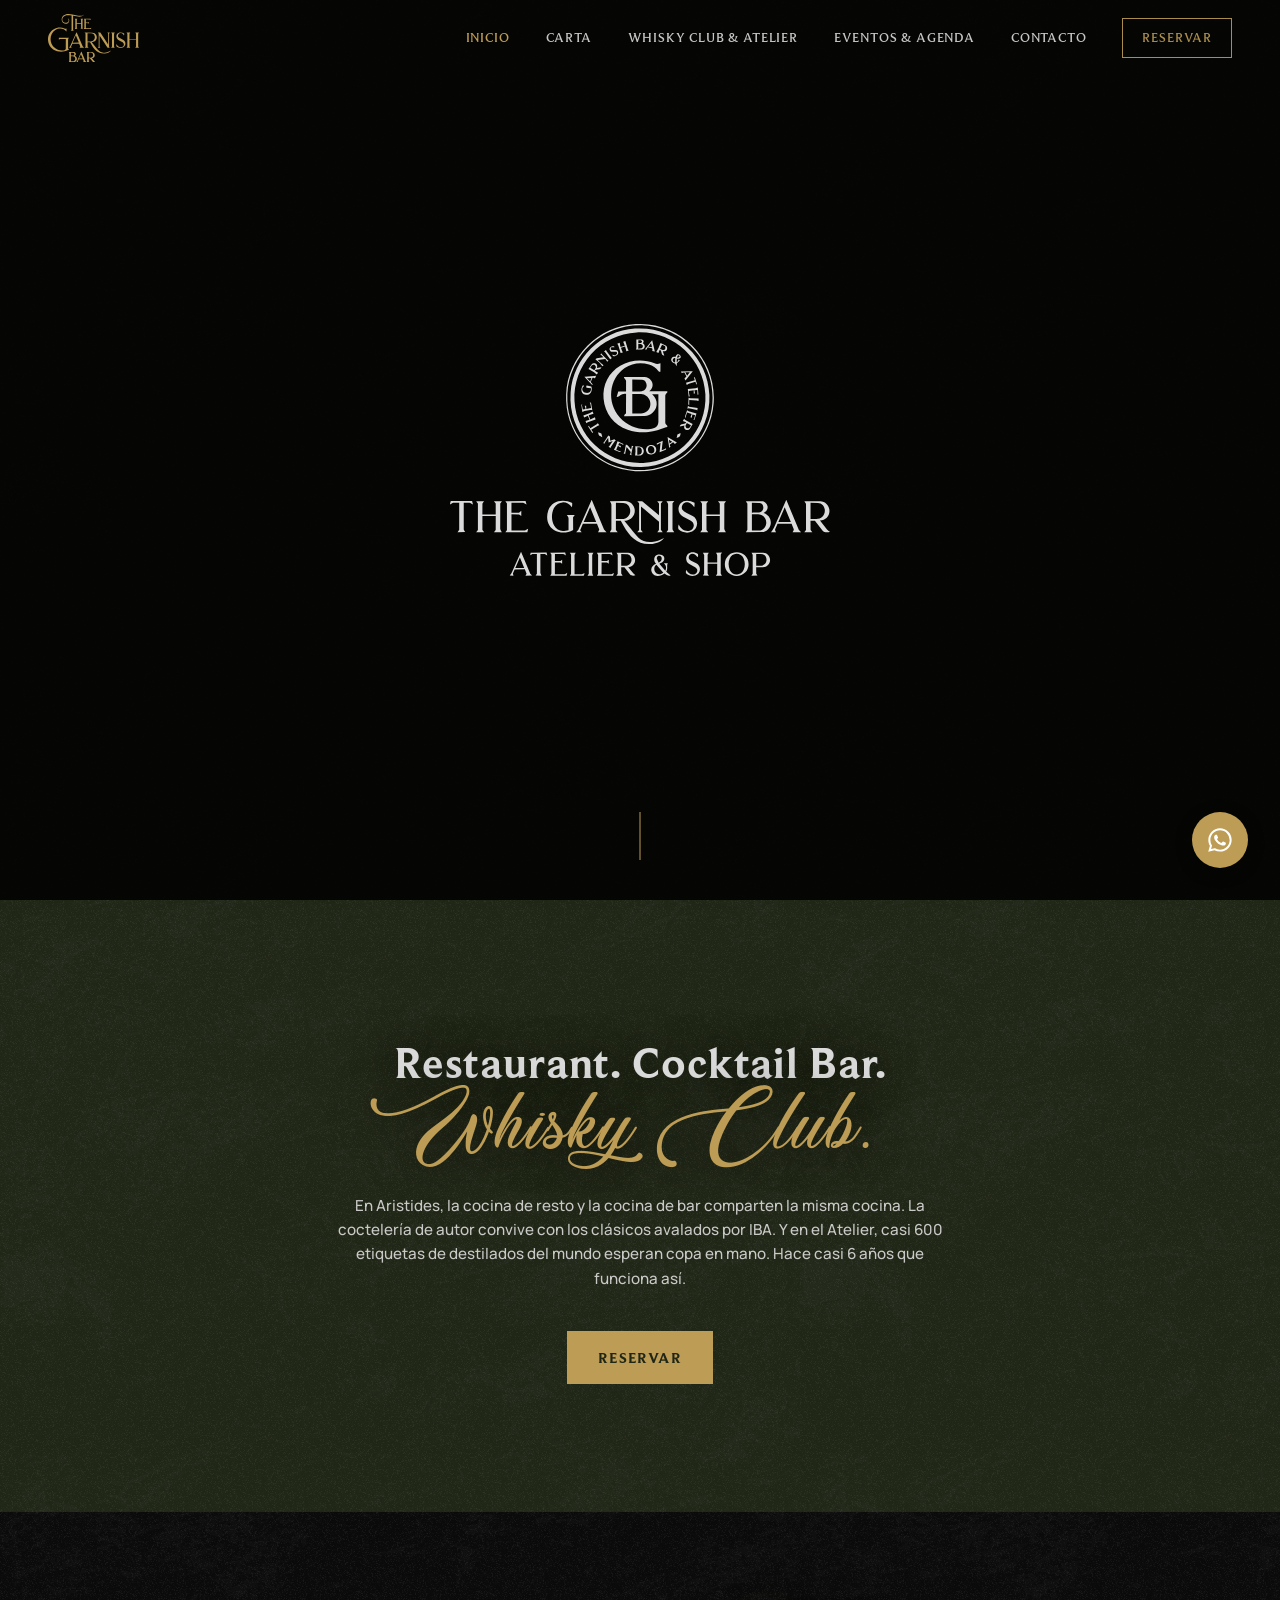
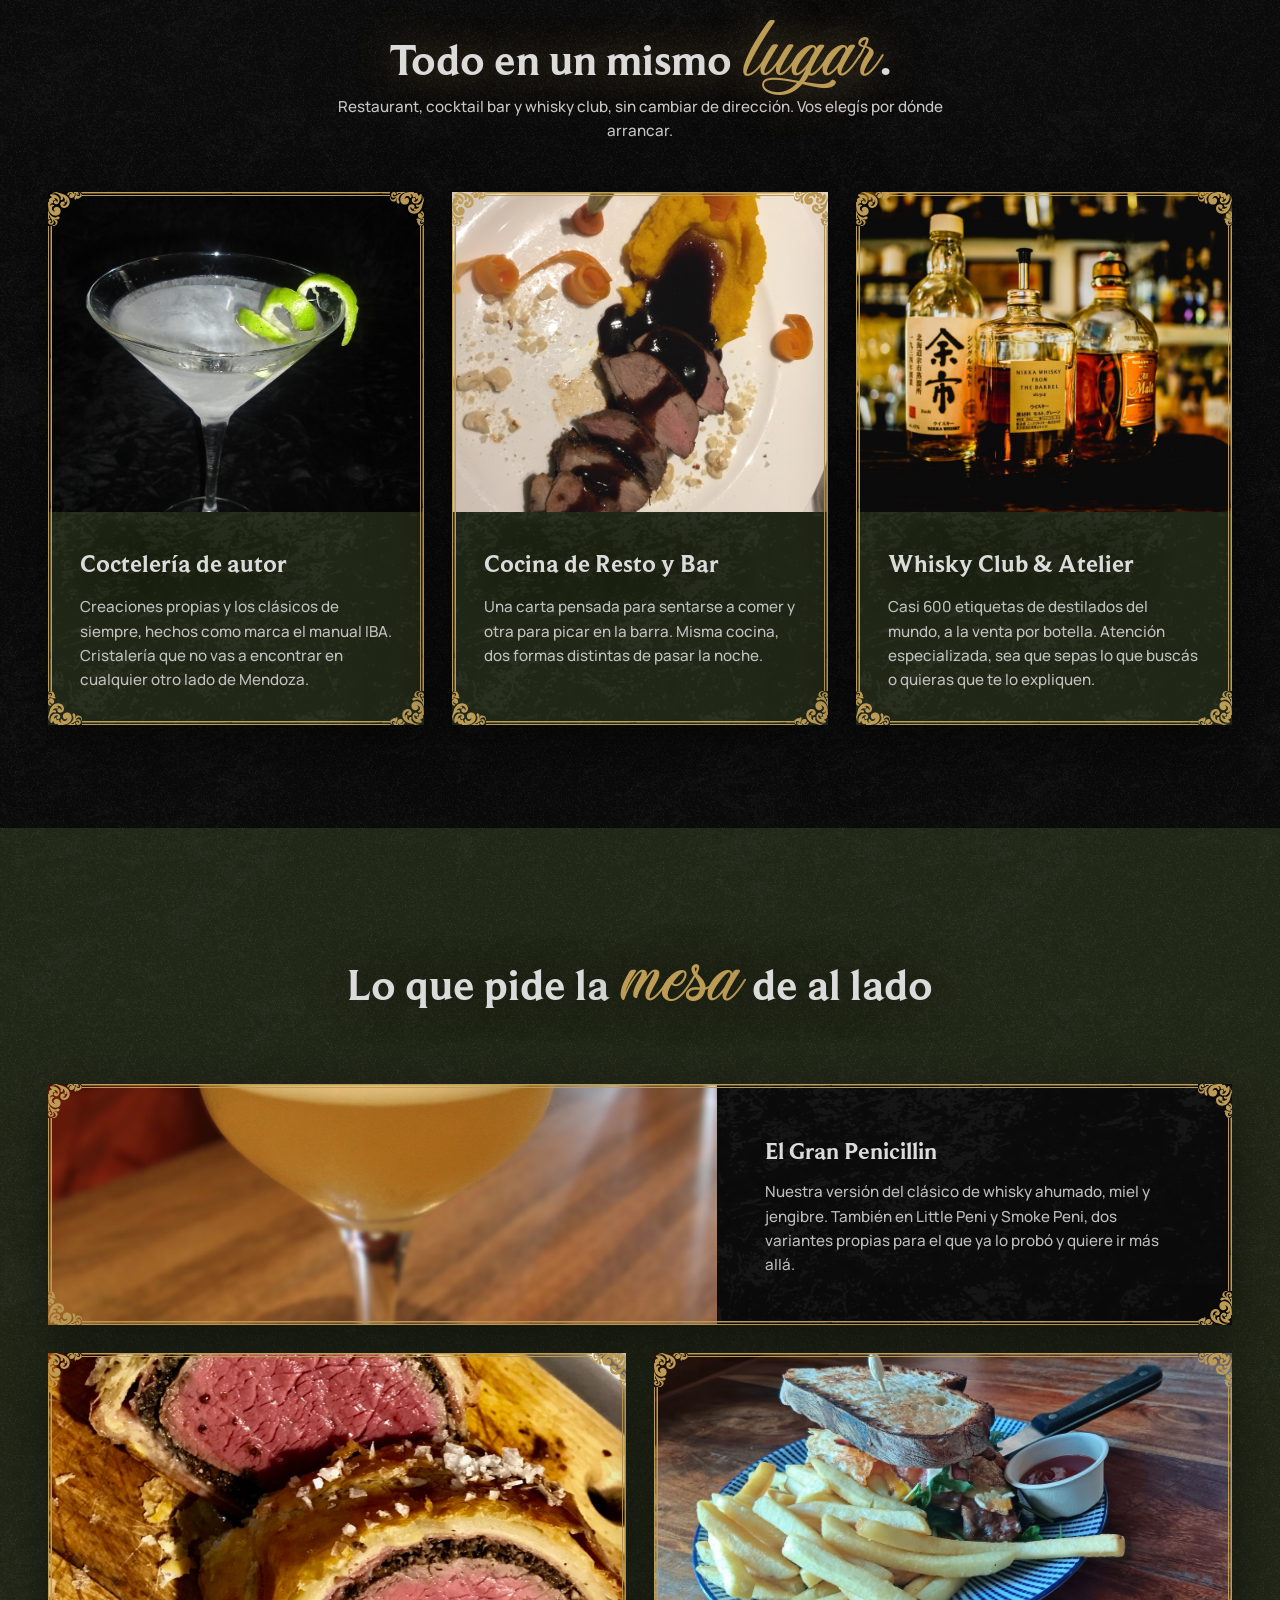
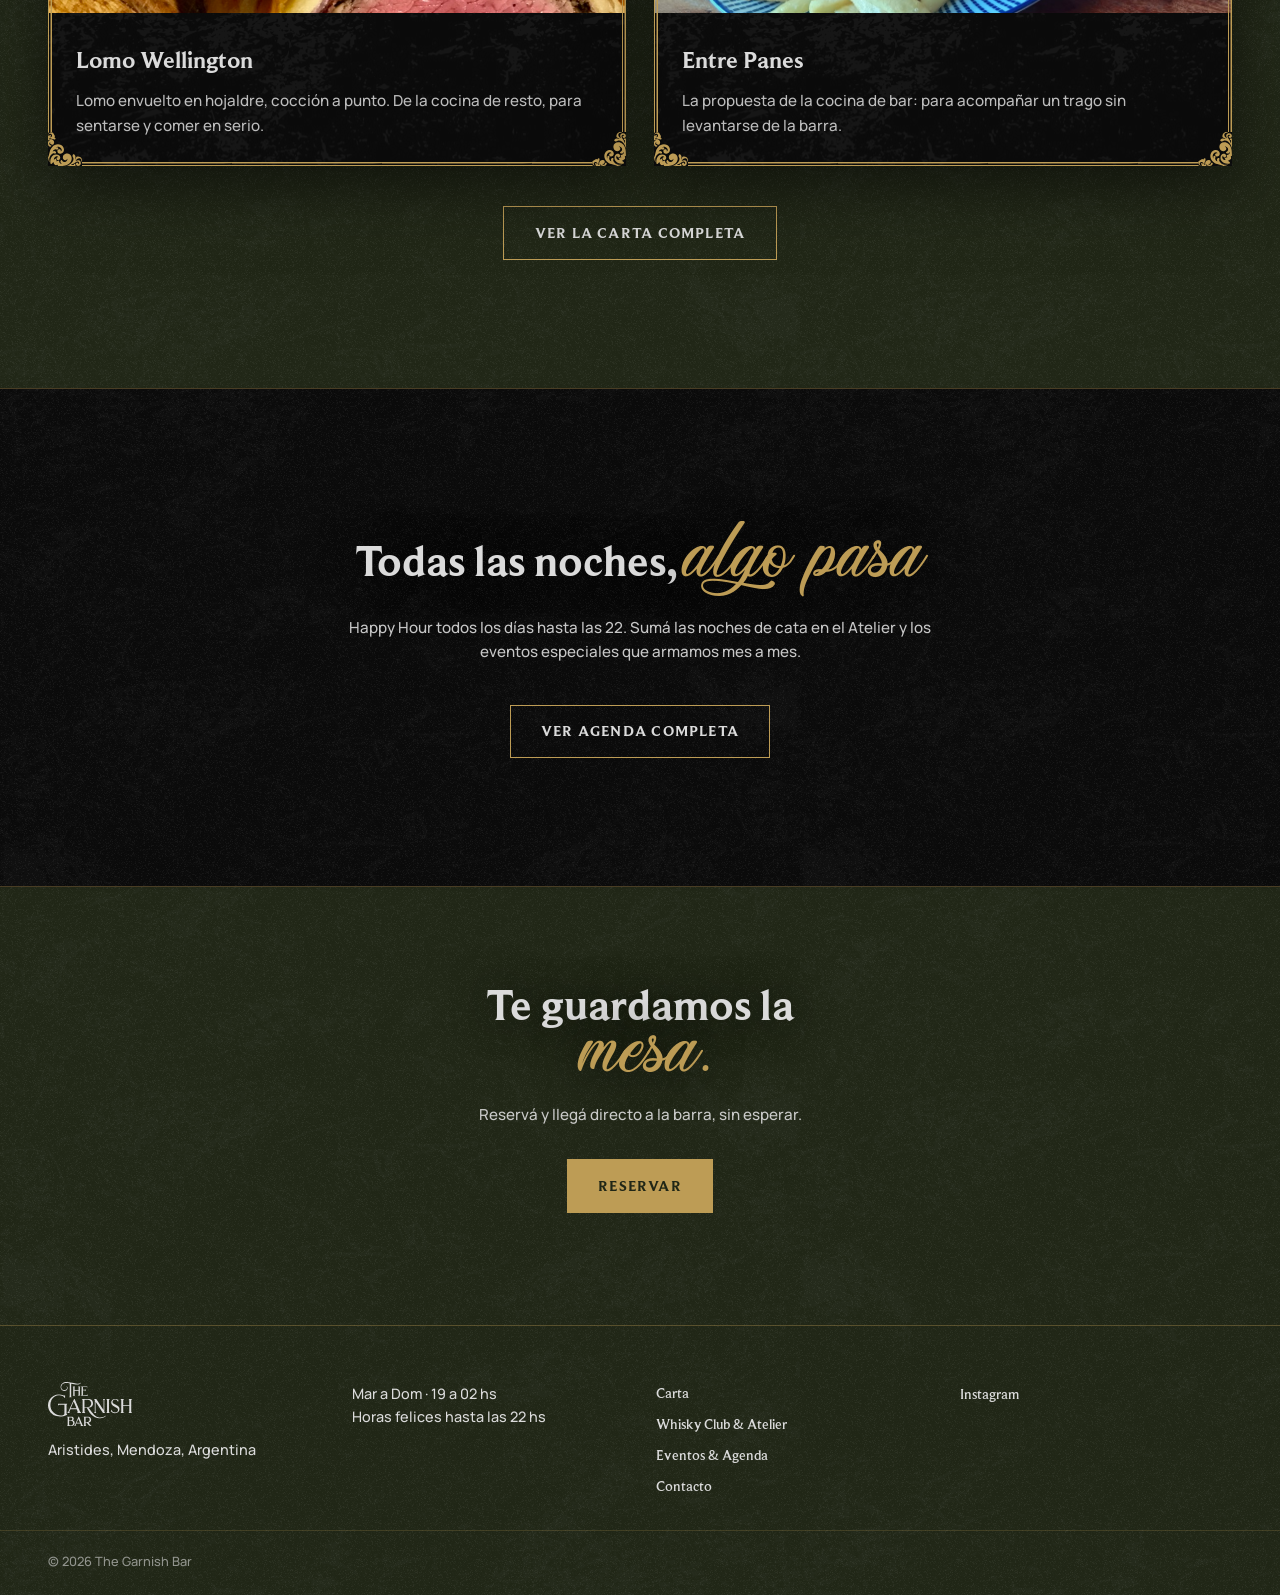
==== commit eb0f184f: "Design v3 & carta & contacto" ====
--- a/index.html
+++ b/index.html
@@ -28,6 +28,7 @@
     </button>
 
     <div class="nav__menu" id="navMenu">
+      <a href="/index.html" aria-current="page">Inicio</a>
       <a href="/carta.html">Carta</a>
       <a href="/whisky-club.html">Whisky Club &amp; Atelier</a>
       <a href="/eventos.html">Eventos &amp; Agenda</a>
@@ -94,6 +95,13 @@
          pillar-whisky.jpg — "Alcohol-alcohol-bottles-bar-372959" por Λίνα Μούρτζιου, CC BY-SA 4.0
            https://commons.wikimedia.org/wiki/File:Alcohol-alcohol-bottles-bar-372959.jpg -->
     <div class="container">
+      <div class="pillars__intro reveal">
+        <h2 class="section-title">Todo en un mismo <span class="accent-script">lugar</span>.</h2>
+        <p class="intro__text">
+          Restaurant, cocktail bar y whisky club, sin cambiar de dirección. Vos elegís
+          por dónde arrancar.
+        </p>
+      </div>
       <div class="pillars__grid">
 
         <a href="/carta.html" class="pillar reveal">
@@ -239,10 +247,6 @@
 
   <!-- ============ 3c. TEASER DE AGENDA ============ -->
   <section class="agenda" id="agenda">
-    <!-- TODO: reemplazar por foto de ambiente real. Placeholder actual: misma foto que hero-3.jpg
-         ("Barbestand" por 4028mdk09, CC BY-SA 3.0, https://commons.wikimedia.org/wiki/File:Barbestand.JPG) -->
-    <div class="agenda__bg" style="background-image:url('/assets/images/cta-bg.jpg')"></div>
-    <div class="agenda__scrim"></div>
     <div class="container agenda__inner reveal">
       <h2 class="agenda__title">Todas las noches, <br><span class="accent-script">algo pasa</span></h2>
       <p class="agenda__text">
--- a/css/style.css
+++ b/css/style.css
@@ -141,6 +141,36 @@
   font-weight: 700;
 }
 
+/* Profundidad sutil solo en títulos (h1/h2, no h3/párrafos/botones/nav) --
+   un solo punto central en vez de repetirlo por selector. Sin offset:
+   es un resplandor difuso centrado detrás del texto, no una sombra
+   proyectada -- por eso el blur es grande y la opacidad se banca ser
+   bastante más marcada que un text-shadow "normal". El acento en
+   Weather Sunday necesita un poco más de blur y opacidad (trazo más
+   fino y color dorado sobre fondo oscuro) para leerse igual de
+   "levantado" que el texto claro de al lado. */
+h1, h2 {
+  text-shadow: 0 0 40px rgba(0, 0, 0, 0.72);
+}
+h1 .accent-script, h2 .accent-script {
+  text-shadow: 0 0 45px rgba(0, 0, 0, 0.78);
+}
+
+/* Excepción: títulos que caen directo sobre un fondo --color-bg-alt
+   (#0a0a0a, casi negro) -- una sombra negra ahí es indistinguible del
+   propio fondo, así que para estos casos puntuales se tiñe la sombra
+   con el dorado de marca (rgb de --color-accent) en vez de negro, para
+   que el aura de profundidad siga siendo perceptible. */
+.pillars .section-title,
+.carta-hero__title,
+.contact-block__subtitle {
+  text-shadow: 0 0 40px rgba(189, 156, 85, 0.48);
+}
+.pillars .section-title .accent-script,
+.carta-hero__title .accent-script {
+  text-shadow: 0 0 45px rgba(189, 156, 85, 0.54);
+}
+
 /* Weather Sunday: acento inline sobre palabras sueltas dentro de un título/bloque */
 .accent-script {
   font-family: var(--font-script);
@@ -227,6 +257,7 @@
 }
 .nav__menu a { opacity: 0.9; }
 .nav__menu a:hover { opacity: 1; color: var(--color-accent); }
+.nav__menu a[aria-current="page"] { opacity: 1; color: var(--color-accent); }
 .nav__cta {
   border: 1px solid var(--color-accent);
   padding: 0.6em 1.4em;
@@ -442,6 +473,11 @@
   opacity: 0.06;
 }
 .pillars > .container { position: relative; z-index: 1; }
+.pillars__intro {
+  text-align: center;
+  max-width: 620px;
+  margin: 0 auto 3rem;
+}
 .pillars__grid {
   display: grid;
   grid-template-columns: 1fr;
@@ -452,6 +488,7 @@
   background: var(--color-bg-alt);
   display: flex;
   flex-direction: column;
+  box-shadow: 0 20px 60px rgba(0, 0, 0, 0.5);
 }
 .pillar__media {
   height: 320px;
@@ -460,14 +497,33 @@
   background-color: rgba(219, 219, 219, 0.05);
 }
 .pillar__body {
+  position: relative;
   padding: 2rem;
   flex: 1;
+  background: var(--color-bg);
+}
+.pillar__body::before {
+  content: "";
+  position: absolute;
+  inset: 0;
+  z-index: 0;
+  pointer-events: none;
+  background-image: url("/assets/textures/1015-tile.jpg");
+  background-repeat: repeat;
+  background-size: 800px 800px;
+  filter: invert(1);
+  mix-blend-mode: screen;
+  opacity: 0.14;
 }
 .pillar__title {
+  position: relative;
+  z-index: 1;
   font-size: 1.55rem;
   margin-bottom: 0.75rem;
 }
 .pillar__text {
+  position: relative;
+  z-index: 1;
   font-size: 0.85rem;
   opacity: 0.85;
 }
@@ -500,19 +556,44 @@
   text-align: left;
   margin-top: 4rem;
 }
-.highlight { position: relative; background: var(--color-bg); }
+.highlight {
+  position: relative;
+  background: var(--color-bg);
+  box-shadow: 0 20px 60px rgba(0, 0, 0, 0.5);
+}
 .highlight__media {
   height: 260px;
   background-size: cover;
   background-position: center;
   background-color: rgba(219, 219, 219, 0.05);
 }
-.highlight__body { padding: 1.75rem; }
+.highlight__body {
+  position: relative;
+  padding: 1.75rem;
+  background: var(--color-bg-alt);
+}
+.highlight__body::before {
+  content: "";
+  position: absolute;
+  inset: 0;
+  z-index: 0;
+  pointer-events: none;
+  background-image: url("/assets/textures/1015-tile.jpg");
+  background-repeat: repeat;
+  background-size: 800px 800px;
+  filter: invert(1);
+  mix-blend-mode: screen;
+  opacity: 0.14;
+}
 .highlight__title {
+  position: relative;
+  z-index: 1;
   font-size: 1.45rem;
   margin-bottom: 0.6rem;
 }
 .highlight__text {
+  position: relative;
+  z-index: 1;
   font-size: 0.85rem;
   opacity: 0.85;
 }
@@ -554,18 +635,35 @@
   border-bottom: 1px solid var(--color-border);
   text-align: center;
   overflow: hidden;
-}
-.agenda__bg {
-  position: absolute;
-  inset: 0;
-  background-size: cover;
-  background-position: center;
-  background-color: var(--color-bg);
-}
-.agenda__scrim {
-  position: absolute;
-  inset: 0;
-  background: rgba(0, 0, 0, 0.75);
+  background: var(--color-bg-alt);
+}
+/* Mismo esquema de grano que .pillars::before/::after: mismos assets,
+   misma opacidad, copia local porque el color base debajo es
+   --color-bg-alt en vez de --color-bg. */
+.agenda::before {
+  content: "";
+  position: absolute;
+  inset: 0;
+  z-index: 0;
+  pointer-events: none;
+  background-image: url("/assets/textures/1015-tile.jpg");
+  background-repeat: repeat;
+  background-size: 800px 800px;
+  filter: invert(1);
+  mix-blend-mode: screen;
+  opacity: 0.05;
+}
+.agenda::after {
+  content: "";
+  position: absolute;
+  inset: 0;
+  z-index: 0;
+  pointer-events: none;
+  background-image: url("/assets/textures/fine-grain.png");
+  background-repeat: repeat;
+  background-size: 120px 120px;
+  mix-blend-mode: screen;
+  opacity: 0.06;
 }
 .agenda__inner { position: relative; z-index: 1; margin: 0 auto; }
 .agenda__title {
@@ -786,3 +884,184 @@
   background-repeat: repeat-x;
   background-size: 150px 4px;
 }
+
+/* ============================================================
+   PÁGINA: CARTA (carta.html)
+   Sección única full-width. Fondo: mismo verde con grano que el
+   resto del sitio (--color-bg + textura, heredado de body::before/
+   ::after, sin overlay ni foto propia). El marco art deco
+   (.pf-edge/.pf-corner) envuelve un recuadro en --color-bg-alt con
+   su propia copia local de la textura 1015 (mismo criterio que
+   .pillars::before, pero con más opacidad para que se lea como
+   superficie propia) + drop shadow para que flote sobre el fondo.
+   ============================================================ */
+.carta-hero {
+  position: relative;
+  min-height: 100vh;
+  display: flex;
+  align-items: center;
+  justify-content: center;
+  overflow: hidden;
+  padding: var(--section-pad-y) var(--gutter);
+}
+.carta-hero__frame {
+  position: relative;
+  z-index: 1;
+  max-width: 620px;
+  width: 100%;
+  margin: 0 auto;
+  padding: 3rem 2rem;
+  text-align: center;
+  background: var(--color-bg-alt);
+  box-shadow: 0 20px 60px rgba(0, 0, 0, 0.5);
+}
+.carta-hero__frame::before {
+  content: "";
+  position: absolute;
+  inset: 0;
+  z-index: 0;
+  pointer-events: none;
+  background-image: url("/assets/textures/1015-tile.jpg");
+  background-repeat: repeat;
+  background-size: 800px 800px;
+  filter: invert(1);
+  mix-blend-mode: screen;
+  opacity: 0.14;
+}
+.carta-hero__title {
+  position: relative;
+  z-index: 1;
+  font-size: 2.2rem;
+  line-height: 0.93;
+  margin-bottom: 1.25rem;
+}
+.carta-hero__text {
+  position: relative;
+  z-index: 1;
+  font-size: 0.85rem;
+  opacity: 0.9;
+  margin-bottom: 2rem;
+}
+.carta-hero__frame .btn {
+  position: relative;
+  z-index: 1;
+}
+
+@media (min-width: 900px) {
+  .carta-hero__title { font-size: 2.75rem; }
+  .carta-hero__text { font-size: 0.95rem; }
+  .carta-hero__frame { padding: 4rem; }
+}
+
+/* ============================================================
+   PÁGINA: CONTACTO (contacto.html)
+   3 bloques full-width apilados, verde/negro/verde. Los bloques
+   verdes no tienen background propio (heredan --color-bg + grano
+   de body::before/::after, igual que .intro/.cta-final). El bloque
+   negro reutiliza --color-bg-alt + la misma copia local de textura
+   que .pillars (mismos assets, misma opacidad).
+   ============================================================ */
+.eyebrow {
+  display: block;
+  font-family: var(--font-display);
+  font-size: 0.8rem;
+  font-weight: 700;
+  letter-spacing: 0.12em;
+  text-transform: uppercase;
+  color: var(--color-accent);
+  margin-bottom: 0.75rem;
+}
+.contact-block {
+  padding: var(--section-pad-y) 0;
+  text-align: center;
+}
+.contact-block__inner {
+  max-width: 620px;
+  margin: 0 auto;
+}
+.contact-block__inner--wide {
+  max-width: 720px;
+}
+.contact-block__title {
+  font-size: 2.2rem;
+  line-height: 0.93;
+  margin-bottom: 1.25rem;
+}
+.contact-block__subtitle {
+  font-size: 1.55rem;
+  line-height: 1.2;
+  margin-bottom: 1.25rem;
+}
+.contact-block__text {
+  font-size: 0.85rem;
+  opacity: 0.9;
+  margin-bottom: 2rem;
+}
+.contact-block__hours {
+  font-size: 0.85rem;
+  opacity: 0.9;
+  margin-bottom: 2rem;
+}
+.contact-block__map {
+  border: 1px solid var(--color-border);
+  overflow: hidden;
+  margin-bottom: 2rem;
+}
+.contact-block__map iframe {
+  display: block;
+  width: 100%;
+  height: 320px;
+  border: 0;
+}
+
+.contact-block--alt {
+  position: relative;
+  overflow: hidden;
+  background: var(--color-bg-alt);
+}
+.contact-block--alt::before {
+  content: "";
+  position: absolute;
+  inset: 0;
+  z-index: 0;
+  pointer-events: none;
+  background-image: url("/assets/textures/1015-tile.jpg");
+  background-repeat: repeat;
+  background-size: 800px 800px;
+  filter: invert(1);
+  mix-blend-mode: screen;
+  opacity: 0.05;
+}
+.contact-block--alt::after {
+  content: "";
+  position: absolute;
+  inset: 0;
+  z-index: 0;
+  pointer-events: none;
+  background-image: url("/assets/textures/fine-grain.png");
+  background-repeat: repeat;
+  background-size: 120px 120px;
+  mix-blend-mode: screen;
+  opacity: 0.06;
+}
+.contact-block--alt > .contact-block__inner { position: relative; z-index: 1; }
+
+.btn--icon {
+  display: inline-flex;
+  align-items: center;
+  gap: 0.6em;
+}
+.btn--icon svg {
+  width: 1.1em;
+  height: 1.1em;
+  fill: currentColor;
+  flex-shrink: 0;
+}
+
+@media (min-width: 900px) {
+  .contact-block__title { font-size: 2.75rem; }
+  .contact-block__subtitle { font-size: 1.75rem; }
+  .contact-block__text { font-size: 0.95rem; }
+  .contact-block__hours { font-size: 0.95rem; }
+  .contact-block__map iframe { height: 400px; }
+}
